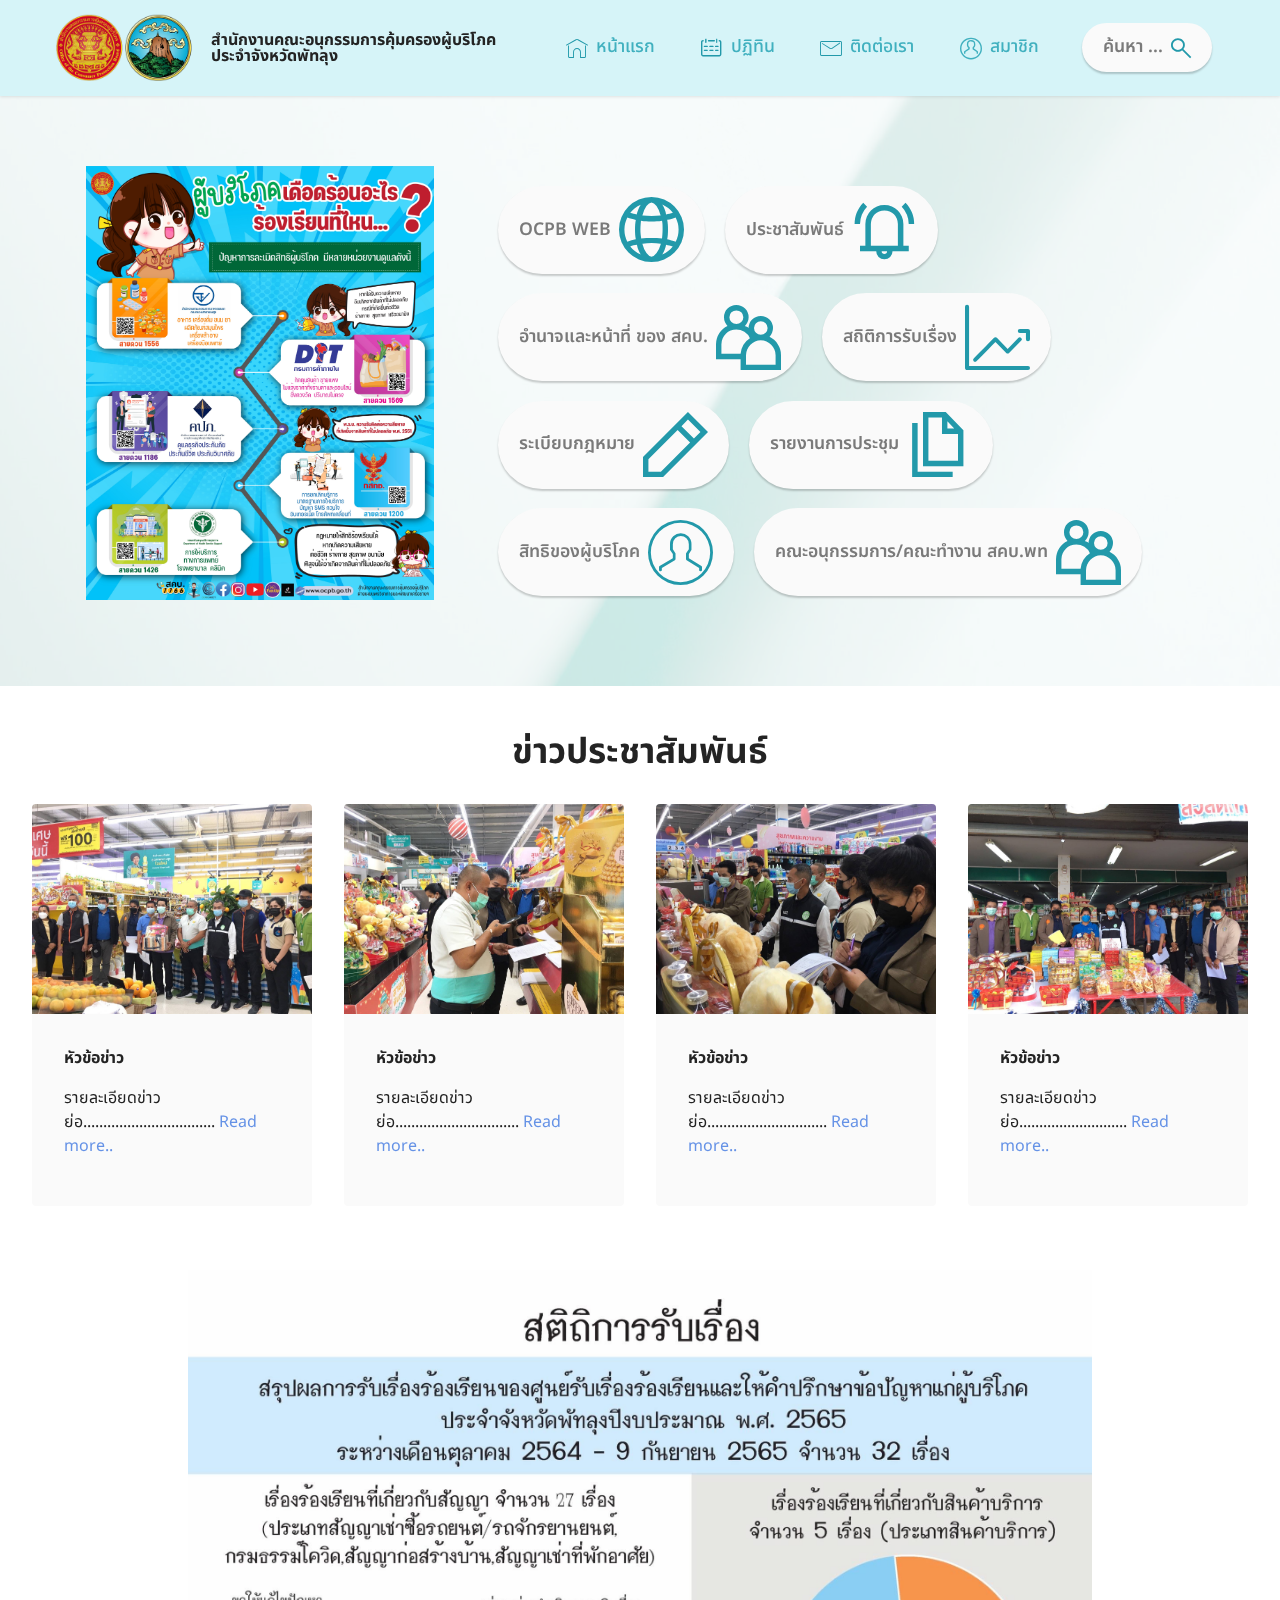
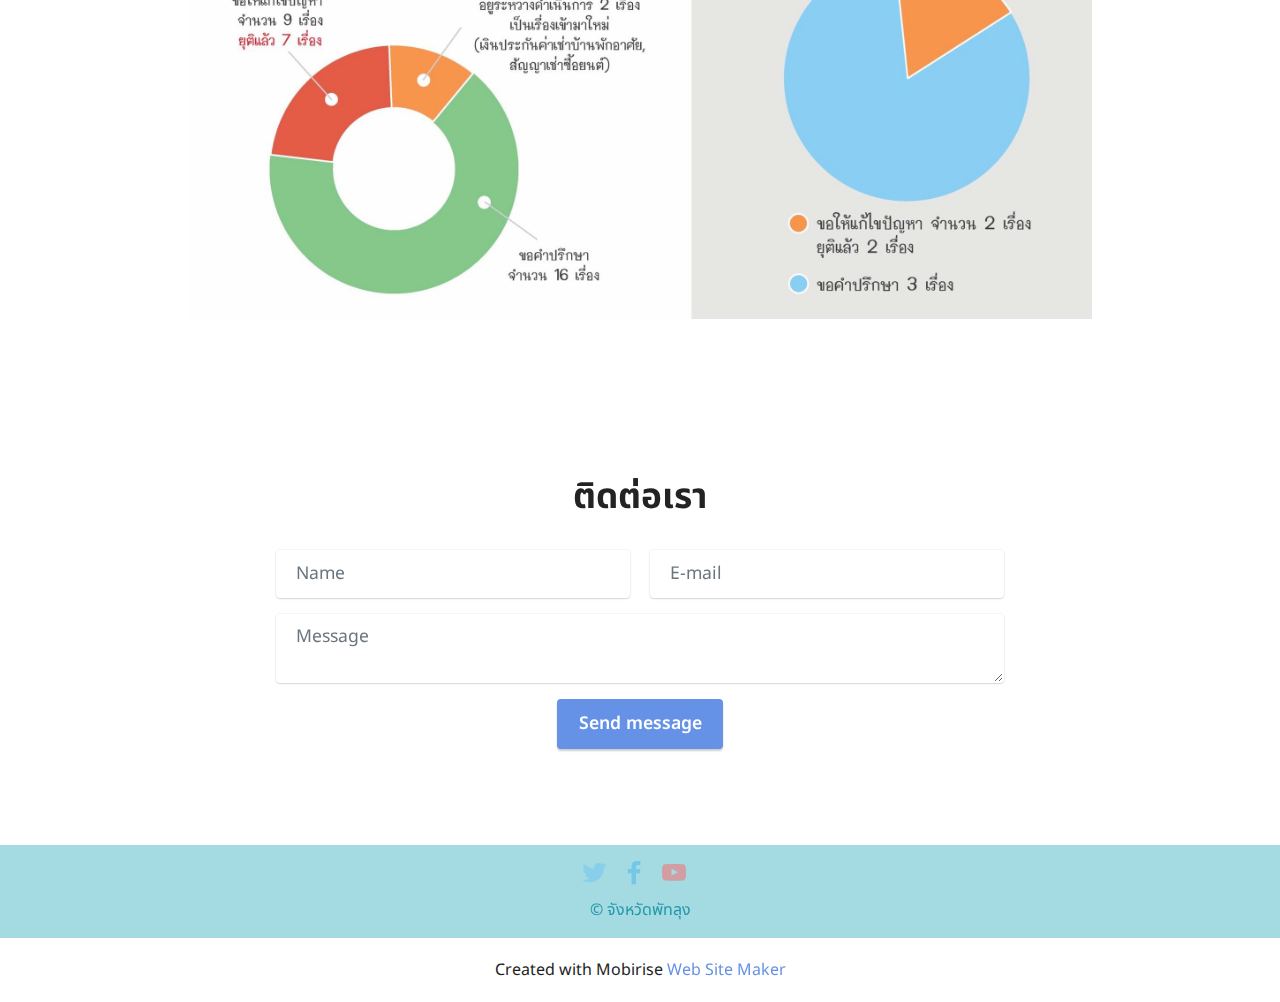
==== index.html @ c6c2a0d9 "start" ====
<!DOCTYPE html>
<html  >
<head>
  <!-- Site made with Mobirise Website Builder v5.6.11, https://mobirise.com -->
  <meta charset="UTF-8">
  <meta http-equiv="X-UA-Compatible" content="IE=edge">
  <meta name="generator" content="Mobirise v5.6.11, mobirise.com">
  <meta name="twitter:card" content="summary_large_image"/>
  <meta name="twitter:image:src" content="">
  <meta property="og:image" content="">
  <meta name="twitter:title" content="Home">
  <meta name="viewport" content="width=device-width, initial-scale=1, minimum-scale=1">
  <link rel="shortcut icon" href="assets/images/logoweb.png" type="image/x-icon">
  <meta name="description" content="">
  
  
  <title>Home</title>
  <link rel="stylesheet" href="assets/web/assets/mobirise-icons2/mobirise2.css">
  <link rel="stylesheet" href="assets/web/assets/mobirise-icons/mobirise-icons.css">
  <link rel="stylesheet" href="assets/web/assets/mobirise-icons-bold/mobirise-icons-bold.css">
  <link rel="stylesheet" href="assets/bootstrap/css/bootstrap.min.css">
  <link rel="stylesheet" href="assets/bootstrap/css/bootstrap-grid.min.css">
  <link rel="stylesheet" href="assets/bootstrap/css/bootstrap-reboot.min.css">
  <link rel="stylesheet" href="assets/parallax/jarallax.css">
  <link rel="stylesheet" href="assets/dropdown/css/style.css">
  <link rel="stylesheet" href="assets/socicon/css/styles.css">
  <link rel="stylesheet" href="assets/theme/css/style.css">
  <link rel="preload" href="https://fonts.googleapis.com/css?family=Jost:100,200,300,400,500,600,700,800,900,100i,200i,300i,400i,500i,600i,700i,800i,900i&display=swap" as="style" onload="this.onload=null;this.rel='stylesheet'">
  <noscript><link rel="stylesheet" href="https://fonts.googleapis.com/css?family=Jost:100,200,300,400,500,600,700,800,900,100i,200i,300i,400i,500i,600i,700i,800i,900i&display=swap"></noscript>
  <link rel="preload" href="https://fonts.googleapis.com/css?family=Noto+Sans+Thai:100,200,300,400,500,600,700,800,900&display=swap" as="style" onload="this.onload=null;this.rel='stylesheet'">
  <noscript><link rel="stylesheet" href="https://fonts.googleapis.com/css?family=Noto+Sans+Thai:100,200,300,400,500,600,700,800,900&display=swap"></noscript>
  <link rel="preload" as="style" href="assets/mobirise/css/mbr-additional.css"><link rel="stylesheet" href="assets/mobirise/css/mbr-additional.css" type="text/css">
  
  
  
  
</head>
<body>
  
  <section data-bs-version="5.1" class="menu menu2 cid-sFCw1qGFAI" once="menu" id="menu2-23">
    
    <nav class="navbar navbar-dropdown navbar-expand-lg">
        <div class="container-fluid">
            <div class="navbar-brand">
                <span class="navbar-logo">
                    <a href="https://mobiri.se">
                        <img src="assets/images/logoweb.png" alt="Mobirise Website Builder" style="height: 4.7rem;">
                    </a>
                </span>
                <span class="navbar-caption-wrap"><a class="navbar-caption text-black display-7" href="https://mobiri.se">สำนักงานคณะอนุกรรมการคุ้มครองผู้บริโภค<br>ประจำจังหวัดพัทลุง</a></span>
            </div>
            <button class="navbar-toggler" type="button" data-toggle="collapse" data-bs-toggle="collapse" data-target="#navbarSupportedContent" data-bs-target="#navbarSupportedContent" aria-controls="navbarNavAltMarkup" aria-expanded="false" aria-label="Toggle navigation">
                <div class="hamburger">
                    <span></span>
                    <span></span>
                    <span></span>
                    <span></span>
                </div>
            </button>
            <div class="collapse navbar-collapse" id="navbarSupportedContent">
                <ul class="navbar-nav nav-dropdown" data-app-modern-menu="true"><li class="nav-item"><a class="nav-link link text-success text-primary display-4" href="index.html"><span class="mbri-home mbr-iconfont mbr-iconfont-btn" style="color: rgb(34, 153, 170);"></span>หน้าแรก</a></li><li class="nav-item"><a class="nav-link link text-success display-4" href="#top"><span class="mbrib-calendar mbr-iconfont mbr-iconfont-btn" style="color: rgb(34, 153, 170);"></span>ปฏิทิน</a></li><li class="nav-item"><a class="nav-link link text-success text-primary display-4" href="page2.html"><span class="mbri-letter mbr-iconfont mbr-iconfont-btn" style="color: rgb(34, 153, 170);"></span>ติดต่อเรา</a></li><li class="nav-item"><a class="nav-link link text-success text-primary display-4" href="page1.html"><span class="mbrib-user mbr-iconfont mbr-iconfont-btn"></span>สมาชิก</a></li></ul>
                
                <div class="navbar-buttons mbr-section-btn"><a class="btn btn-white display-4" href="https://mobiri.se"><span class="mobi-mbri mobi-mbri-search mbr-iconfont mbr-iconfont-btn" style="font-size: 20px; color: rgb(34, 153, 170);"></span>ค้นหา ...</a></div>
            </div>
        </div>
    </nav>
</section>

<section data-bs-version="5.1" class="header14 cid-sFzxmVl7J6 mbr-parallax-background" id="header14-1f">

    

    <div class="mbr-overlay" style="opacity: 0.8; background-color: rgb(255, 255, 255);"></div>

    <div class="container">
        <div class="row justify-content-center align-items-center">
            <div class="col-12 col-md-4 image-wrapper">
                <img src="assets/images/article-20220824152956.jpeg" alt="Mobirise Website Builder">
            </div>
            <div class="col-12 col-md">
                <div class="text-wrapper">
                    
                    
                    <div class="mbr-section-btn mt-3"><a class="btn btn-white display-4" href="https://ocpb.go.th/"><span class="mobi-mbri mobi-mbri-globe-2 mbr-iconfont mbr-iconfont-btn" style="font-size: 65px; color: rgb(34, 153, 170);"></span>OCPB WEB</a> <a class="btn btn-white display-4" href="index.html#gallery3-19"><span class="mobi-mbri mobi-mbri-alert mbr-iconfont mbr-iconfont-btn" style="font-size: 65px; color: rgb(34, 153, 170);"></span>ประชาสัมพันธ์</a> <a class="btn btn-white display-4" href="page5.html"><span class="mobi-mbri mobi-mbri-users mbr-iconfont mbr-iconfont-btn" style="font-size: 65px; color: rgb(34, 153, 170);"></span>อำนาจและหน้าที่ ของ สคบ.</a> <a class="btn btn-white display-4" href="index.html#image3-1k"><span class="mbrib-growing-chart mbr-iconfont mbr-iconfont-btn" style="font-size: 65px; color: rgb(34, 153, 170);"></span>สถิติการรับเรื่อง</a> <a class="btn btn-white display-4" href="https://ocpb.go.th/news_view.php?nid=11970"><span class="mobi-mbri mobi-mbri-edit-2 mbr-iconfont mbr-iconfont-btn" style="font-size: 65px; color: rgb(34, 153, 170);"></span>ระเบียบกฎหมาย</a> <a class="btn btn-white display-4" href="page6.html"><span class="mobi-mbri mobi-mbri-pages mbr-iconfont mbr-iconfont-btn" style="font-size: 65px; color: rgb(34, 153, 170);"></span>รายงานการประชุม</a> <a class="btn btn-white display-4" href="page4.html" target="_blank"><span class="mbri-user mbr-iconfont mbr-iconfont-btn" style="font-size: 65px; color: rgb(34, 153, 170);"></span>สิทธิของผู้บริโภค</a> <a class="btn btn-white display-4" href="page5.html"><span class="mobi-mbri mobi-mbri-users mbr-iconfont mbr-iconfont-btn" style="font-size: 65px; color: rgb(34, 153, 170);"></span>คณะอนุกรรมการ/คณะทำงาน สคบ.พท</a></div>
                </div>
            </div>
        </div>
    </div>
</section>

<section data-bs-version="5.1" class="gallery3 cid-thoSKWvT44" id="gallery3-19">
    
    
    <div class="container-fluid">
        <div class="mbr-section-head">
            <h4 class="mbr-section-title mbr-fonts-style align-center mb-0 display-2">
                <strong>ข่าวประชาสัมพันธ์</strong></h4>
            
        </div>
        <div class="row mt-4">
            <div class="item features-image сol-12 col-md-6 col-lg-3">
                <div class="item-wrapper">
                    <div class="item-img">
                        <a href="page7.html"><img src="assets/images/2.jpg" alt="Mobirise Website Builder"></a>
                    </div>
                    <div class="item-content">
                        <h5 class="item-title mbr-fonts-style display-7">
                            <strong>หัวข้อข่าว</strong></h5>
                        
                        <p class="mbr-text mbr-fonts-style mt-3 display-7">
                            รายละเอียดข่าวย่อ................................. <a href="#" class="text-primary">Read more..</a></p>
                    </div>
                    
                </div>
            </div>
            <div class="item features-image сol-12 col-md-6 col-lg-3">
                <div class="item-wrapper">
                    <div class="item-img">
                        <img src="assets/images/s-27336711.jpg" alt="Mobirise Website Builder">
                    </div>
                    <div class="item-content">
                        <h5 class="item-title mbr-fonts-style display-7">
                            <strong>หัวข้อข่าว</strong></h5>
                        
                        <p class="mbr-text mbr-fonts-style mt-3 display-7">
                            รายละเอียดข่าวย่อ............................... <a href="#" class="text-primary">Read more..</a></p>
                    </div>
                    
                </div>
            </div>
            <div class="item features-image сol-12 col-md-6 col-lg-3">
                <div class="item-wrapper">
                    <div class="item-img">
                        <img src="assets/images/3.jpg" alt="Mobirise Website Builder">
                    </div>
                    <div class="item-content">
                        <h5 class="item-title mbr-fonts-style display-7">
                            <strong>หัวข้อข่าว</strong></h5>
                        
                        <p class="mbr-text mbr-fonts-style mt-3 display-7">
                            รายละเอียดข่าวย่อ.............................. <a href="#" class="text-primary">Read more..</a></p>
                    </div>
                    
                </div>
            </div>
            <div class="item features-image сol-12 col-md-6 col-lg-3">
                <div class="item-wrapper">
                    <div class="item-img">
                        <img src="assets/images/4.jpg" alt="Mobirise Website Builder" title="">
                    </div>
                    <div class="item-content">
                        <h5 class="item-title mbr-fonts-style display-7"><strong>หัวข้อข่าว</strong></h5>
                        
                        <p class="mbr-text mbr-fonts-style mt-3 display-7">
                            รายละเอียดข่าวย่อ........................... <a href="#" class="text-primary">Read more..</a></p>
                    </div>
                    
                </div>
            </div>
        </div>
    </div>
</section>

<section data-bs-version="5.1" class="image3 cid-thp0IeRJ7x" id="image3-1k">
    

    
    

    <div class="container-fluid">
        <div class="row justify-content-center">
            <div class="col-12 col-lg-9">
                <div class="image-wrapper">
                    <img src="assets/images/306226230-781722169701882-7023949310492988922-n.jpeg" alt="Mobirise Website Builder">
                    
                </div>
            </div>
        </div>
    </div>
</section>

<section data-bs-version="5.1" class="form5 cid-thsMAPz11W" id="form5-2i">
    
    
    <div class="container">
        <div class="mbr-section-head">
            <h3 class="mbr-section-title mbr-fonts-style align-center mb-0 display-2">
                <strong>ติดต่อเรา</strong></h3>
            
        </div>
        <div class="row justify-content-center mt-4">
            <div class="col-lg-8 mx-auto mbr-form" data-form-type="formoid">
                <form action="https://mobirise.eu/" method="POST" class="mbr-form form-with-styler" data-form-title="Form Name"><input type="hidden" name="email" data-form-email="true" value="OxjCyNvGlKekNXQHFXoka5ygK0tmQW2eqVzPcojejDo1dK9wXQ7KxX584yBM4kCywZRPSAP3oPkQN1E38IFLd4rIB/obJG22cLvqa5RJ4QuOdooUDHKFaxw8KyLP49cd">
                    <div class="row">
                        <div hidden="hidden" data-form-alert="" class="alert alert-success col-12">Thanks for filling out the form!</div>
                        <div hidden="hidden" data-form-alert-danger="" class="alert alert-danger col-12">
                            Oops...! some problem!
                        </div>
                    </div>
                    <div class="dragArea row">
                        <div class="col-md col-sm-12 form-group mb-3" data-for="name">
                            <input type="text" name="name" placeholder="Name" data-form-field="name" class="form-control" value="" id="name-form5-2i">
                        </div>
                        <div class="col-md col-sm-12 form-group mb-3" data-for="email">
                            <input type="email" name="email" placeholder="E-mail" data-form-field="email" class="form-control" value="" id="email-form5-2i">
                        </div>
                        
                        <div class="col-12 form-group mb-3" data-for="textarea">
                            <textarea name="textarea" placeholder="Message" data-form-field="textarea" class="form-control" id="textarea-form5-2i"></textarea>
                        </div>
                        <div class="col-lg-12 col-md-12 col-sm-12 align-center mbr-section-btn"><button type="submit" class="btn btn-primary display-4">Send message</button></div>
                    </div>
                </form>
            </div>
        </div>
    </div>
</section>

<section data-bs-version="5.1" class="footer3 cid-sFCygHrmNf" once="footers" id="footer3-24">

    

    

    <div class="container-fluid">
        <div class="row align-center mbr-white">
            
            <div class="row social-row">
                <div class="social-list align-right pb-2">
                    
                    
                    
                    
                    
                    
                <div class="soc-item">
                        <a href="https://twitter.com/mobirise" target="_blank">
                            <span class="mbr-iconfont mbr-iconfont-social socicon-twitter socicon" style="color: rgb(110, 199, 242); fill: rgb(110, 199, 242);"></span>
                        </a>
                    </div><div class="soc-item">
                        <a href="https://www.facebook.com/profile.php?id=100008637910555" target="_blank">
                            <span class="mbr-iconfont mbr-iconfont-social socicon-facebook socicon" style="color: rgb(71, 181, 237); fill: rgb(71, 181, 237);"></span>
                        </a>
                    </div><div class="soc-item">
                        <a href="https://www.youtube.com/c/mobirise" target="_blank">
                            <span class="mbr-iconfont mbr-iconfont-social socicon-youtube socicon" style="color: rgb(255, 102, 102); fill: rgb(255, 102, 102);"></span>
                        </a>
                    </div></div>
            </div>
            <div class="row row-copirayt">
                <p class="mbr-text mb-0 mbr-fonts-style mbr-white align-center display-7">
                    © จังหวัดพัทลุง</p>
            </div>
        </div>
    </div>
</section><section class="display-7" style="padding: 0;align-items: center;justify-content: center;flex-wrap: wrap;    align-content: center;display: flex;position: relative;height: 4rem;"><a href="https://mobiri.se/" style="flex: 1 1;height: 4rem;position: absolute;width: 100%;z-index: 1;"><img alt="" style="height: 4rem;" src="[data-uri]"></a><p style="margin: 0;text-align: center;" class="display-7">Created with Mobirise &#8204;</p><a style="z-index:1" href="https://mobirise.com/website-maker.html">Web Site Maker</a></section><script src="assets/bootstrap/js/bootstrap.bundle.min.js"></script>  <script src="assets/parallax/jarallax.js"></script>  <script src="assets/smoothscroll/smooth-scroll.js"></script>  <script src="assets/ytplayer/index.js"></script>  <script src="assets/dropdown/js/navbar-dropdown.js"></script>  <script src="assets/theme/js/script.js"></script>  <script src="assets/formoid/formoid.min.js"></script>  
  
  
 <div id="scrollToTop" class="scrollToTop mbr-arrow-up"><a style="text-align: center;"><i class="mbr-arrow-up-icon mbr-arrow-up-icon-cm cm-icon cm-icon-smallarrow-up"></i></a></div>
  </body>
</html>
---- assets/web/assets/mobirise-icons2/mobirise2.css ----
@font-face {
  font-family: 'Moririse2';
  font-display: swap;
  src:  url('mobirise2.eot?f2bix4');
  src:  url('mobirise2.eot?f2bix4#iefix') format('embedded-opentype'),
    url('mobirise2.ttf?f2bix4') format('truetype'),
    url('mobirise2.woff?f2bix4') format('woff'),
    url('mobirise2.svg?f2bix4#mobirise2') format('svg');
  font-weight: normal;
  font-style: normal;
}

[class^="mobi-"], [class*=" mobi-"] {
  /* use !important to prevent issues with browser extensions that change fonts */
  font-family: 'Moririse2' !important;
  speak: none;
  font-style: normal;
  font-weight: normal;
  font-variant: normal;
  text-transform: none;
  line-height: 1;

  /* Better Font Rendering =========== */
  -webkit-font-smoothing: antialiased;
  -moz-osx-font-smoothing: grayscale;
}

.mobi-mbri-add-submenu:before {
  content: "\e900";
}
.mobi-mbri-alert:before {
  content: "\e901";
}
.mobi-mbri-align-center:before {
  content: "\e902";
}
.mobi-mbri-align-justify:before {
  content: "\e903";
}
.mobi-mbri-align-left:before {
  content: "\e904";
}
.mobi-mbri-align-right:before {
  content: "\e905";
}
.mobi-mbri-android:before {
  content: "\e906";
}
.mobi-mbri-apple:before {
  content: "\e907";
}
.mobi-mbri-arrow-down:before {
  content: "\e908";
}
.mobi-mbri-arrow-next:before {
  content: "\e909";
}
.mobi-mbri-arrow-prev:before {
  content: "\e90a";
}
.mobi-mbri-arrow-up:before {
  content: "\e90b";
}
.mobi-mbri-bold:before {
  content: "\e90c";
}
.mobi-mbri-bookmark:before {
  content: "\e90d";
}
.mobi-mbri-bootstrap:before {
  content: "\e90e";
}
.mobi-mbri-briefcase:before {
  content: "\e90f";
}
.mobi-mbri-browse:before {
  content: "\e910";
}
.mobi-mbri-bulleted-list:before {
  content: "\e911";
}
.mobi-mbri-calendar:before {
  content: "\e912";
}
.mobi-mbri-camera:before {
  content: "\e913";
}
.mobi-mbri-cart-add:before {
  content: "\e914";
}
.mobi-mbri-cart-full:before {
  content: "\e915";
}
.mobi-mbri-cash:before {
  content: "\e916";
}
.mobi-mbri-change-style:before {
  content: "\e917";
}
.mobi-mbri-chat:before {
  content: "\e918";
}
.mobi-mbri-clock:before {
  content: "\e919";
}
.mobi-mbri-close:before {
  content: "\e91a";
}
.mobi-mbri-cloud:before {
  content: "\e91b";
}
.mobi-mbri-code:before {
  content: "\e91c";
}
.mobi-mbri-contact-form:before {
  content: "\e91d";
}
.mobi-mbri-credit-card:before {
  content: "\e91e";
}
.mobi-mbri-cursor-click:before {
  content: "\e91f";
}
.mobi-mbri-cust-feedback:before {
  content: "\e920";
}
.mobi-mbri-database:before {
  content: "\e921";
}
.mobi-mbri-delivery:before {
  content: "\e922";
}
.mobi-mbri-desktop:before {
  content: "\e923";
}
.mobi-mbri-devices:before {
  content: "\e924";
}
.mobi-mbri-down:before {
  content: "\e925";
}
.mobi-mbri-download-2:before {
  content: "\e926";
}
.mobi-mbri-download:before {
  content: "\e927";
}
.mobi-mbri-drag-n-drop-2:before {
  content: "\e928";
}
.mobi-mbri-drag-n-drop:before {
  content: "\e929";
}
.mobi-mbri-edit-2:before {
  content: "\e92a";
}
.mobi-mbri-edit:before {
  content: "\e92b";
}
.mobi-mbri-error:before {
  content: "\e92c";
}
.mobi-mbri-extension:before {
  content: "\e92d";
}
.mobi-mbri-features:before {
  content: "\e92e";
}
.mobi-mbri-file:before {
  content: "\e92f";
}
.mobi-mbri-flag:before {
  content: "\e930";
}
.mobi-mbri-folder:before {
  content: "\e931";
}
.mobi-mbri-gift:before {
  content: "\e932";
}
.mobi-mbri-github:before {
  content: "\e933";
}
.mobi-mbri-globe-2:before {
  content: "\e934";
}
.mobi-mbri-globe:before {
  content: "\e935";
}
.mobi-mbri-growing-chart:before {
  content: "\e936";
}
.mobi-mbri-hearth:before {
  content: "\e937";
}
.mobi-mbri-help:before {
  content: "\e938";
}
.mobi-mbri-home:before {
  content: "\e939";
}
.mobi-mbri-hot-cup:before {
  content: "\e93a";
}
.mobi-mbri-idea:before {
  content: "\e93b";
}
.mobi-mbri-image-gallery:before {
  content: "\e93c";
}
.mobi-mbri-image-slider:before {
  content: "\e93d";
}
.mobi-mbri-info:before {
  content: "\e93e";
}
.mobi-mbri-italic:before {
  content: "\e93f";
}
.mobi-mbri-key:before {
  content: "\e940";
}
.mobi-mbri-laptop:before {
  content: "\e941";
}
.mobi-mbri-layers:before {
  content: "\e942";
}
.mobi-mbri-left-right:before {
  content: "\e943";
}
.mobi-mbri-left:before {
  content: "\e944";
}
.mobi-mbri-letter:before {
  content: "\e945";
}
.mobi-mbri-like:before {
  content: "\e946";
}
.mobi-mbri-link:before {
  content: "\e947";
}
.mobi-mbri-lock:before {
  content: "\e948";
}
.mobi-mbri-login:before {
  content: "\e949";
}
.mobi-mbri-logout:before {
  content: "\e94a";
}
.mobi-mbri-magic-stick:before {
  content: "\e94b";
}
.mobi-mbri-map-pin:before {
  content: "\e94c";
}
.mobi-mbri-menu:before {
  content: "\e94d";
}
.mobi-mbri-mobile-2:before {
  content: "\e94e";
}
.mobi-mbri-mobile-horizontal:before {
  content: "\e94f";
}
.mobi-mbri-mobile:before {
  content: "\e950";
}
.mobi-mbri-mobirise:before {
  content: "\e951";
}
.mobi-mbri-more-horizontal:before {
  content: "\e952";
}
.mobi-mbri-more-vertical:before {
  content: "\e953";
}
.mobi-mbri-music:before {
  content: "\e954";
}
.mobi-mbri-new-file:before {
  content: "\e955";
}
.mobi-mbri-numbered-list:before {
  content: "\e956";
}
.mobi-mbri-opened-folder:before {
  content: "\e957";
}
.mobi-mbri-pages:before {
  content: "\e958";
}
.mobi-mbri-paper-plane:before {
  content: "\e959";
}
.mobi-mbri-paperclip:before {
  content: "\e95a";
}
.mobi-mbri-phone:before {
  content: "\e95b";
}
.mobi-mbri-photo:before {
  content: "\e95c";
}
.mobi-mbri-photos:before {
  content: "\e95d";
}
.mobi-mbri-pin:before {
  content: "\e95e";
}
.mobi-mbri-play:before {
  content: "\e95f";
}
.mobi-mbri-plus:before {
  content: "\e960";
}
.mobi-mbri-preview:before {
  content: "\e961";
}
.mobi-mbri-print:before {
  content: "\e962";
}
.mobi-mbri-protect:before {
  content: "\e963";
}
.mobi-mbri-question:before {
  content: "\e964";
}
.mobi-mbri-quote-left:before {
  content: "\e965";
}
.mobi-mbri-quote-right:before {
  content: "\e966";
}
.mobi-mbri-redo:before {
  content: "\e967";
}
.mobi-mbri-refresh:before {
  content: "\e968";
}
.mobi-mbri-responsive-2:before {
  content: "\e969";
}
.mobi-mbri-responsive:before {
  content: "\e96a";
}
.mobi-mbri-right:before {
  content: "\e96b";
}
.mobi-mbri-rocket:before {
  content: "\e96c";
}
.mobi-mbri-sad-face:before {
  content: "\e96d";
}
.mobi-mbri-sale:before {
  content: "\e96e";
}
.mobi-mbri-save:before {
  content: "\e96f";
}
.mobi-mbri-search:before {
  content: "\e970";
}
.mobi-mbri-setting-2:before {
  content: "\e971";
}
.mobi-mbri-setting-3:before {
  content: "\e972";
}
.mobi-mbri-setting:before {
  content: "\e973";
}
.mobi-mbri-share:before {
  content: "\e974";
}
.mobi-mbri-shopping-bag:before {
  content: "\e975";
}
.mobi-mbri-shopping-basket:before {
  content: "\e976";
}
.mobi-mbri-shopping-cart:before {
  content: "\e977";
}
.mobi-mbri-sites:before {
  content: "\e978";
}
.mobi-mbri-smile-face:before {
  content: "\e979";
}
.mobi-mbri-speed:before {
  content: "\e97a";
}
.mobi-mbri-star:before {
  content: "\e97b";
}
.mobi-mbri-success:before {
  content: "\e97c";
}
.mobi-mbri-sun:before {
  content: "\e97d";
}
.mobi-mbri-sun2:before {
  content: "\e97e";
}
.mobi-mbri-tablet-vertical:before {
  content: "\e97f";
}
.mobi-mbri-tablet:before {
  content: "\e980";
}
.mobi-mbri-target:before {
  content: "\e981";
}
.mobi-mbri-timer:before {
  content: "\e982";
}
.mobi-mbri-to-ftp:before {
  content: "\e983";
}
.mobi-mbri-to-local-drive:before {
  content: "\e984";
}
.mobi-mbri-touch-swipe:before {
  content: "\e985";
}
.mobi-mbri-touch:before {
  content: "\e986";
}
.mobi-mbri-trash:before {
  content: "\e987";
}
.mobi-mbri-underline:before {
  content: "\e988";
}
.mobi-mbri-undo:before {
  content: "\e989";
}
.mobi-mbri-unlink:before {
  content: "\e98a";
}
.mobi-mbri-unlock:before {
  content: "\e98b";
}
.mobi-mbri-up-down:before {
  content: "\e98c";
}
.mobi-mbri-up:before {
  content: "\e98d";
}
.mobi-mbri-update:before {
  content: "\e98e";
}
.mobi-mbri-upload-2:before {
  content: "\e98f";
}
.mobi-mbri-upload:before {
  content: "\e990";
}
.mobi-mbri-user-2:before {
  content: "\e991";
}
.mobi-mbri-user:before {
  content: "\e992";
}
.mobi-mbri-users:before {
  content: "\e993";
}
.mobi-mbri-video-play:before {
  content: "\e994";
}
.mobi-mbri-video:before {
  content: "\e995";
}
.mobi-mbri-watch:before {
  content: "\e996";
}
.mobi-mbri-website-theme-2:before {
  content: "\e997";
}
.mobi-mbri-website-theme:before {
  content: "\e998";
}
.mobi-mbri-wifi:before {
  content: "\e999";
}
.mobi-mbri-windows:before {
  content: "\e99a";
}
.mobi-mbri-zoom-in:before {
  content: "\e99b";
}
.mobi-mbri-zoom-out:before {
  content: "\e99c";
}
---- assets/web/assets/mobirise-icons/mobirise-icons.css ----
@font-face {
  font-family: 'MobiriseIcons';
  src:  url('mobirise-icons.eot?spat4u');
  src:  url('mobirise-icons.eot?spat4u#iefix') format('embedded-opentype'),
    url('mobirise-icons.ttf?spat4u') format('truetype'),
    url('mobirise-icons.woff?spat4u') format('woff'),
    url('mobirise-icons.svg?spat4u#MobiriseIcons') format('svg');
  font-weight: normal;
  font-style: normal;
  font-display: swap;
}

[class^="mbri-"], [class*=" mbri-"] {
  /* use !important to prevent issues with browser extensions that change fonts */
  font-family: MobiriseIcons !important;
  speak: none;
  font-style: normal;
  font-weight: normal;
  font-variant: normal;
  text-transform: none;
  line-height: 1;

  /* Better Font Rendering =========== */
  -webkit-font-smoothing: antialiased;
  -moz-osx-font-smoothing: grayscale;
}

.mbri-add-submenu:before {
  content: "\e900";
}
.mbri-alert:before {
  content: "\e901";
}
.mbri-align-center:before {
  content: "\e902";
}
.mbri-align-justify:before {
  content: "\e903";
}
.mbri-align-left:before {
  content: "\e904";
}
.mbri-align-right:before {
  content: "\e905";
}
.mbri-android:before {
  content: "\e906";
}
.mbri-apple:before {
  content: "\e907";
}
.mbri-arrow-down:before {
  content: "\e908";
}
.mbri-arrow-next:before {
  content: "\e909";
}
.mbri-arrow-prev:before {
  content: "\e90a";
}
.mbri-arrow-up:before {
  content: "\e90b";
}
.mbri-bold:before {
  content: "\e90c";
}
.mbri-bookmark:before {
  content: "\e90d";
}
.mbri-bootstrap:before {
  content: "\e90e";
}
.mbri-briefcase:before {
  content: "\e90f";
}
.mbri-browse:before {
  content: "\e910";
}
.mbri-bulleted-list:before {
  content: "\e911";
}
.mbri-calendar:before {
  content: "\e912";
}
.mbri-camera:before {
  content: "\e913";
}
.mbri-cart-add:before {
  content: "\e914";
}
.mbri-cart-full:before {
  content: "\e915";
}
.mbri-cash:before {
  content: "\e916";
}
.mbri-change-style:before {
  content: "\e917";
}
.mbri-chat:before {
  content: "\e918";
}
.mbri-clock:before {
  content: "\e919";
}
.mbri-close:before {
  content: "\e91a";
}
.mbri-cloud:before {
  content: "\e91b";
}
.mbri-code:before {
  content: "\e91c";
}
.mbri-contact-form:before {
  content: "\e91d";
}
.mbri-credit-card:before {
  content: "\e91e";
}
.mbri-cursor-click:before {
  content: "\e91f";
}
.mbri-cust-feedback:before {
  content: "\e920";
}
.mbri-database:before {
  content: "\e921";
}
.mbri-delivery:before {
  content: "\e922";
}
.mbri-desktop:before {
  content: "\e923";
}
.mbri-devices:before {
  content: "\e924";
}
.mbri-down:before {
  content: "\e925";
}
.mbri-download:before {
  content: "\e989";
}
.mbri-drag-n-drop:before {
  content: "\e927";
}
.mbri-drag-n-drop2:before {
  content: "\e928";
}
.mbri-edit:before {
  content: "\e929";
}
.mbri-edit2:before {
  content: "\e92a";
}
.mbri-error:before {
  content: "\e92b";
}
.mbri-extension:before {
  content: "\e92c";
}
.mbri-features:before {
  content: "\e92d";
}
.mbri-file:before {
  content: "\e92e";
}
.mbri-flag:before {
  content: "\e92f";
}
.mbri-folder:before {
  content: "\e930";
}
.mbri-gift:before {
  content: "\e931";
}
.mbri-github:before {
  content: "\e932";
}
.mbri-globe:before {
  content: "\e933";
}
.mbri-globe-2:before {
  content: "\e934";
}
.mbri-growing-chart:before {
  content: "\e935";
}
.mbri-hearth:before {
  content: "\e936";
}
.mbri-help:before {
  content: "\e937";
}
.mbri-home:before {
  content: "\e938";
}
.mbri-hot-cup:before {
  content: "\e939";
}
.mbri-idea:before {
  content: "\e93a";
}
.mbri-image-gallery:before {
  content: "\e93b";
}
.mbri-image-slider:before {
  content: "\e93c";
}
.mbri-info:before {
  content: "\e93d";
}
.mbri-italic:before {
  content: "\e93e";
}
.mbri-key:before {
  content: "\e93f";
}
.mbri-laptop:before {
  content: "\e940";
}
.mbri-layers:before {
  content: "\e941";
}
.mbri-left-right:before {
  content: "\e942";
}
.mbri-left:before {
  content: "\e943";
}
.mbri-letter:before {
  content: "\e944";
}
.mbri-like:before {
  content: "\e945";
}
.mbri-link:before {
  content: "\e946";
}
.mbri-lock:before {
  content: "\e947";
}
.mbri-login:before {
  content: "\e948";
}
.mbri-logout:before {
  content: "\e949";
}
.mbri-magic-stick:before {
  content: "\e94a";
}
.mbri-map-pin:before {
  content: "\e94b";
}
.mbri-menu:before {
  content: "\e94c";
}
.mbri-mobile:before {
  content: "\e94d";
}
.mbri-mobile2:before {
  content: "\e94e";
}
.mbri-mobirise:before {
  content: "\e94f";
}
.mbri-more-horizontal:before {
  content: "\e950";
}
.mbri-more-vertical:before {
  content: "\e951";
}
.mbri-music:before {
  content: "\e952";
}
.mbri-new-file:before {
  content: "\e953";
}
.mbri-numbered-list:before {
  content: "\e954";
}
.mbri-opened-folder:before {
  content: "\e955";
}
.mbri-pages:before {
  content: "\e956";
}
.mbri-paper-plane:before {
  content: "\e957";
}
.mbri-paperclip:before {
  content: "\e958";
}
.mbri-photo:before {
  content: "\e959";
}
.mbri-photos:before {
  content: "\e95a";
}
.mbri-pin:before {
  content: "\e95b";
}
.mbri-play:before {
  content: "\e95c";
}
.mbri-plus:before {
  content: "\e95d";
}
.mbri-preview:before {
  content: "\e95e";
}
.mbri-print:before {
  content: "\e95f";
}
.mbri-protect:before {
  content: "\e960";
}
.mbri-question:before {
  content: "\e961";
}
.mbri-quote-left:before {
  content: "\e962";
}
.mbri-quote-right:before {
  content: "\e963";
}
.mbri-refresh:before {
  content: "\e964";
}
.mbri-responsive:before {
  content: "\e965";
}
.mbri-right:before {
  content: "\e966";
}
.mbri-rocket:before {
  content: "\e967";
}
.mbri-sad-face:before {
  content: "\e968";
}
.mbri-sale:before {
  content: "\e969";
}
.mbri-save:before {
  content: "\e96a";
}
.mbri-search:before {
  content: "\e96b";
}
.mbri-setting:before {
  content: "\e96c";
}
.mbri-setting2:before {
  content: "\e96d";
}
.mbri-setting3:before {
  content: "\e96e";
}
.mbri-share:before {
  content: "\e96f";
}
.mbri-shopping-bag:before {
  content: "\e970";
}
.mbri-shopping-basket:before {
  content: "\e971";
}
.mbri-shopping-cart:before {
  content: "\e972";
}
.mbri-sites:before {
  content: "\e973";
}
.mbri-smile-face:before {
  content: "\e974";
}
.mbri-speed:before {
  content: "\e975";
}
.mbri-star:before {
  content: "\e976";
}
.mbri-success:before {
  content: "\e977";
}
.mbri-sun:before {
  content: "\e978";
}
.mbri-sun2:before {
  content: "\e979";
}
.mbri-tablet:before {
  content: "\e97a";
}
.mbri-tablet-vertical:before {
  content: "\e97b";
}
.mbri-target:before {
  content: "\e97c";
}
.mbri-timer:before {
  content: "\e97d";
}
.mbri-to-ftp:before {
  content: "\e97e";
}
.mbri-to-local-drive:before {
  content: "\e97f";
}
.mbri-touch-swipe:before {
  content: "\e980";
}
.mbri-touch:before {
  content: "\e981";
}
.mbri-trash:before {
  content: "\e982";
}
.mbri-underline:before {
  content: "\e983";
}
.mbri-unlink:before {
  content: "\e984";
}
.mbri-unlock:before {
  content: "\e985";
}
.mbri-up-down:before {
  content: "\e986";
}
.mbri-up:before {
  content: "\e987";
}
.mbri-update:before {
  content: "\e988";
}
.mbri-upload:before {
 content: "\e926"; 
}
.mbri-user:before {
  content: "\e98a";
}
.mbri-user2:before {
  content: "\e98b";
}
.mbri-users:before {
  content: "\e98c";
}
.mbri-video:before {
  content: "\e98d";
}
.mbri-video-play:before {
  content: "\e98e";
}
.mbri-watch:before {
  content: "\e98f";
}
.mbri-website-theme:before {
  content: "\e990";
}
.mbri-wifi:before {
  content: "\e991";
}
.mbri-windows:before {
  content: "\e992";
}
.mbri-zoom-out:before {
  content: "\e993";
}
.mbri-redo:before {
  content: "\e994";
}
.mbri-undo:before {
  content: "\e995";
}
---- assets/web/assets/mobirise-icons-bold/mobirise-icons-bold.css ----
@font-face {
  font-family: 'mobirise-icons-bold';
  font-display: swap;
  src:  url('mobirise-icons-bold.eot?m1l4yr');
  src:  url('mobirise-icons-bold.eot?m1l4yr#iefix') format('embedded-opentype'),
    url('mobirise-icons-bold.ttf?m1l4yr') format('truetype'),
    url('mobirise-icons-bold.woff?m1l4yr') format('woff'),
    url('mobirise-icons-bold.svg?m1l4yr#mobirise-icons-bold') format('svg');
  font-weight: normal;
  font-style: normal;
}

[class^="mbrib-"], [class*="mbrib-"] {
  /* use !important to prevent issues with browser extensions that change fonts */
  font-family: 'mobirise-icons-bold' !important;
  speak: none;
  font-style: normal;
  font-weight: normal;
  font-variant: normal;
  text-transform: none;
  line-height: 1;

  /* Better Font Rendering =========== */
  -webkit-font-smoothing: antialiased;
  -moz-osx-font-smoothing: grayscale;
}

.mbrib-add-submenu:before {
  content: "\e900";
}
.mbrib-alert:before {
  content: "\e901";
}
.mbrib-align-center:before {
  content: "\e902";
}
.mbrib-align-justify:before {
  content: "\e903";
}
.mbrib-align-left:before {
  content: "\e904";
}
.mbrib-align-right:before {
  content: "\e905";
}
.mbrib-android:before {
  content: "\e906";
}
.mbrib-apple:before {
  content: "\e907";
}
.mbrib-arrow-down:before {
  content: "\e908";
}
.mbrib-arrow-next:before {
  content: "\e909";
}
.mbrib-arrow-prev:before {
  content: "\e90a";
}
.mbrib-arrow-up:before {
  content: "\e90b";
}
.mbrib-bold:before {
  content: "\e90c";
}
.mbrib-bookmark:before {
  content: "\e90d";
}
.mbrib-bootstrap:before {
  content: "\e90e";
}
.mbrib-briefcase:before {
  content: "\e90f";
}
.mbrib-browse:before {
  content: "\e910";
}
.mbrib-bulleted-list:before {
  content: "\e911";
}
.mbrib-calendar:before {
  content: "\e912";
}
.mbrib-camera:before {
  content: "\e913";
}
.mbrib-cart-add:before {
  content: "\e914";
}
.mbrib-cart-full:before {
  content: "\e915";
}
.mbrib-cash:before {
  content: "\e916";
}
.mbrib-change-style:before {
  content: "\e917";
}
.mbrib-chat:before {
  content: "\e918";
}
.mbrib-clock:before {
  content: "\e919";
}
.mbrib-close:before {
  content: "\e91a";
}
.mbrib-cloud:before {
  content: "\e91b";
}
.mbrib-code:before {
  content: "\e91c";
}
.mbrib-contact-form:before {
  content: "\e91d";
}
.mbrib-credit-card:before {
  content: "\e91e";
}
.mbrib-cursor-click:before {
  content: "\e91f";
}
.mbrib-cust-feedback:before {
  content: "\e920";
}
.mbrib-database:before {
  content: "\e921";
}
.mbrib-delivery:before {
  content: "\e922";
}
.mbrib-desktop:before {
  content: "\e923";
}
.mbrib-devices:before {
  content: "\e924";
}
.mbrib-down:before {
  content: "\e925";
}
.mbrib-download:before {
  content: "\e926";
}
.mbrib-drag-n-drop:before {
  content: "\e927";
}
.mbrib-drag-n-drop2:before {
  content: "\e928";
}
.mbrib-edit:before {
  content: "\e929";
}
.mbrib-edit2:before {
  content: "\e92a";
}
.mbrib-error:before {
  content: "\e92b";
}
.mbrib-extension:before {
  content: "\e92c";
}
.mbrib-features:before {
  content: "\e92d";
}
.mbrib-file:before {
  content: "\e92e";
}
.mbrib-flag:before {
  content: "\e92f";
}
.mbrib-folder:before {
  content: "\e930";
}
.mbrib-gift:before {
  content: "\e931";
}
.mbrib-github:before {
  content: "\e932";
}
.mbrib-globe-2:before {
  content: "\e933";
}
.mbrib-globe:before {
  content: "\e934";
}
.mbrib-growing-chart:before {
  content: "\e935";
}
.mbrib-hearth:before {
  content: "\e936";
}
.mbrib-help:before {
  content: "\e937";
}
.mbrib-home:before {
  content: "\e938";
}
.mbrib-hot-cup:before {
  content: "\e939";
}
.mbrib-idea:before {
  content: "\e93a";
}
.mbrib-image-gallery:before {
  content: "\e93b";
}
.mbrib-image-slider:before {
  content: "\e93c";
}
.mbrib-info:before {
  content: "\e93d";
}
.mbrib-italic:before {
  content: "\e93e";
}
.mbrib-key:before {
  content: "\e93f";
}
.mbrib-laptop:before {
  content: "\e940";
}
.mbrib-layers:before {
  content: "\e941";
}
.mbrib-left-right:before {
  content: "\e942";
}
.mbrib-left:before {
  content: "\e943";
}
.mbrib-letter:before {
  content: "\e944";
}
.mbrib-like:before {
  content: "\e945";
}
.mbrib-link:before {
  content: "\e946";
}
.mbrib-lock:before {
  content: "\e947";
}
.mbrib-login:before {
  content: "\e948";
}
.mbrib-logout:before {
  content: "\e949";
}
.mbrib-magic-stick:before {
  content: "\e94a";
}
.mbrib-map-pin:before {
  content: "\e94b";
}
.mbrib-menu:before {
  content: "\e94c";
}
.mbrib-mobile:before {
  content: "\e94d";
}
.mbrib-mobile2:before {
  content: "\e94e";
}
.mbrib-mobirise:before {
  content: "\e94f";
}
.mbrib-more-horizontal:before {
  content: "\e950";
}
.mbrib-more-vertical:before {
  content: "\e951";
}
.mbrib-music:before {
  content: "\e952";
}
.mbrib-new-file:before {
  content: "\e953";
}
.mbrib-numbered-list:before {
  content: "\e954";
}
.mbrib-opened-folder:before {
  content: "\e955";
}
.mbrib-pages:before {
  content: "\e956";
}
.mbrib-paper-plane:before {
  content: "\e957";
}
.mbrib-paperclip:before {
  content: "\e958";
}
.mbrib-photo:before {
  content: "\e959";
}
.mbrib-photos:before {
  content: "\e95a";
}
.mbrib-pin:before {
  content: "\e95b";
}
.mbrib-play:before {
  content: "\e95c";
}
.mbrib-plus:before {
  content: "\e95d";
}
.mbrib-preview:before {
  content: "\e95e";
}
.mbrib-print:before {
  content: "\e95f";
}
.mbrib-protect:before {
  content: "\e960";
}
.mbrib-question:before {
  content: "\e961";
}
.mbrib-quote-left:before {
  content: "\e962";
}
.mbrib-quote-right:before {
  content: "\e963";
}
.mbrib-redo:before {
  content: "\e964";
}
.mbrib-refresh:before {
  content: "\e965";
}
.mbrib-responsive:before {
  content: "\e966";
}
.mbrib-right:before {
  content: "\e967";
}
.mbrib-rocket:before {
  content: "\e968";
}
.mbrib-sad-face:before {
  content: "\e969";
}
.mbrib-sale:before {
  content: "\e96a";
}
.mbrib-save:before {
  content: "\e96b";
}
.mbrib-search:before {
  content: "\e96c";
}
.mbrib-setting:before {
  content: "\e96d";
}
.mbrib-setting2:before {
  content: "\e96e";
}
.mbrib-setting3:before {
  content: "\e96f";
}
.mbrib-share:before {
  content: "\e970";
}
.mbrib-shopping-bag:before {
  content: "\e971";
}
.mbrib-shopping-basket:before {
  content: "\e972";
}
.mbrib-shopping-cart:before {
  content: "\e973";
}
.mbrib-sites:before {
  content: "\e974";
}
.mbrib-smile-face:before {
  content: "\e975";
}
.mbrib-speed:before {
  content: "\e976";
}
.mbrib-star:before {
  content: "\e977";
}
.mbrib-success:before {
  content: "\e978";
}
.mbrib-sun:before {
  content: "\e979";
}
.mbrib-sun2:before {
  content: "\e97a";
}
.mbrib-tablet-vertical:before {
  content: "\e97b";
}
.mbrib-tablet:before {
  content: "\e97c";
}
.mbrib-target:before {
  content: "\e97d";
}
.mbrib-timer:before {
  content: "\e97e";
}
.mbrib-to-ftp:before {
  content: "\e97f";
}
.mbrib-to-local-drive:before {
  content: "\e980";
}
.mbrib-touch-swipe:before {
  content: "\e981";
}
.mbrib-touch:before {
  content: "\e982";
}
.mbrib-trash:before {
  content: "\e983";
}
.mbrib-underline:before {
  content: "\e984";
}
.mbrib-undo:before {
  content: "\e985";
}
.mbrib-unlink:before {
  content: "\e986";
}
.mbrib-unlock:before {
  content: "\e987";
}
.mbrib-up-down:before {
  content: "\e988";
}
.mbrib-up:before {
  content: "\e989";
}
.mbrib-update:before {
  content: "\e98a";
}
.mbrib-upload:before {
  content: "\e98b";
}
.mbrib-user:before {
  content: "\e98c";
}
.mbrib-user2:before {
  content: "\e98d";
}
.mbrib-users:before {
  content: "\e98e";
}
.mbrib-video-play:before {
  content: "\e98f";
}
.mbrib-video:before {
  content: "\e990";
}
.mbrib-watch:before {
  content: "\e991";
}
.mbrib-website-theme:before {
  content: "\e992";
}
.mbrib-wifi:before {
  content: "\e993";
}
.mbrib-windows:before {
  content: "\e994";
}
.mbrib-zoom-out:before {
  content: "\e995";
}
---- assets/parallax/jarallax.css ----
.jarallax {
    position: relative;
    z-index: 0;
}
.jarallax > .jarallax-img {
    position: absolute;
    object-fit: cover;
    /* support for plugin https://github.com/bfred-it/object-fit-images */
    font-family: 'object-fit: cover;';
    top: 0;
    left: 0;
    width: 100%;
    height: 100%;
    z-index: -1;
}
---- assets/dropdown/css/style.css ----
.navbar-dropdown {
  left: 0;
  padding: 0;
  position: absolute;
  right: 0;
  top: 0;
  transition: all 0.45s ease;
  z-index: 1030;
  background: #282828; }
  .navbar-dropdown .navbar-logo {
    margin-right: 0.8rem;
    transition: margin 0.3s ease-in-out;
    vertical-align: middle; }
    .navbar-dropdown .navbar-logo img {
      height: 3.125rem;
      transition: all 0.3s ease-in-out; }
    .navbar-dropdown .navbar-logo.mbr-iconfont {
      font-size: 3.125rem;
      line-height: 3.125rem; }
  .navbar-dropdown .navbar-caption {
    font-weight: 700;
    white-space: normal;
    vertical-align: -4px;
    line-height: 3.125rem !important; }
    .navbar-dropdown .navbar-caption, .navbar-dropdown .navbar-caption:hover {
      color: inherit;
      text-decoration: none; }
  .navbar-dropdown .mbr-iconfont + .navbar-caption {
    vertical-align: -1px; }
  .navbar-dropdown.navbar-fixed-top {
    position: fixed; }
  .navbar-dropdown .navbar-brand span {
    vertical-align: -4px; }
  .navbar-dropdown.bg-color.transparent {
    background: none; }
  .navbar-dropdown.navbar-short .navbar-brand {
    padding: 0.625rem 0; }
    .navbar-dropdown.navbar-short .navbar-brand span {
      vertical-align: -1px; }
  .navbar-dropdown.navbar-short .navbar-caption {
    line-height: 2.375rem !important;
    vertical-align: -2px; }
  .navbar-dropdown.navbar-short .navbar-logo {
    margin-right: 0.5rem; }
    .navbar-dropdown.navbar-short .navbar-logo img {
      height: 2.375rem; }
    .navbar-dropdown.navbar-short .navbar-logo.mbr-iconfont {
      font-size: 2.375rem;
      line-height: 2.375rem; }
  .navbar-dropdown.navbar-short .mbr-table-cell {
    height: 3.625rem; }
  .navbar-dropdown .navbar-close {
    left: 0.6875rem;
    position: fixed;
    top: 0.75rem;
    z-index: 1000; }
  .navbar-dropdown .hamburger-icon {
    content: "";
    display: inline-block;
    vertical-align: middle;
    width: 16px;
    -webkit-box-shadow: 0 -6px 0 1px #282828,0 0 0 1px #282828,0 6px 0 1px #282828;
    -moz-box-shadow: 0 -6px 0 1px #282828,0 0 0 1px #282828,0 6px 0 1px #282828;
    box-shadow: 0 -6px 0 1px #282828,0 0 0 1px #282828,0 6px 0 1px #282828; }

.dropdown-menu .dropdown-toggle[data-toggle="dropdown-submenu"]::after {
  border-bottom: 0.35em solid transparent;
  border-left: 0.35em solid;
  border-right: 0;
  border-top: 0.35em solid transparent;
  margin-left: 0.3rem; }

.dropdown-menu .dropdown-item:focus {
  outline: 0; }

.nav-dropdown {
  font-size: 0.75rem;
  font-weight: 500;
  height: auto !important; }
  .nav-dropdown .nav-btn {
    padding-left: 1rem; }
  .nav-dropdown .link {
    margin: .667em 1.667em;
    font-weight: 500;
    padding: 0;
    transition: color .2s ease-in-out; }
    .nav-dropdown .link.dropdown-toggle {
      margin-right: 2.583em; }
      .nav-dropdown .link.dropdown-toggle::after {
        margin-left: .25rem;
        border-top: 0.35em solid;
        border-right: 0.35em solid transparent;
        border-left: 0.35em solid transparent;
        border-bottom: 0; }
      .nav-dropdown .link.dropdown-toggle[aria-expanded="true"] {
        margin: 0;
        padding: 0.667em 3.263em  0.667em 1.667em; }
  .nav-dropdown .link::after,
  .nav-dropdown .dropdown-item::after {
    color: inherit; }
  .nav-dropdown .btn {
    font-size: 0.75rem;
    font-weight: 700;
    letter-spacing: 0;
    margin-bottom: 0;
    padding-left: 1.25rem;
    padding-right: 1.25rem; }
  .nav-dropdown .dropdown-menu {
    border-radius: 0;
    border: 0;
    left: 0;
    margin: 0;
    padding-bottom: 1.25rem;
    padding-top: 1.25rem;
    position: relative; }
  .nav-dropdown .dropdown-submenu {
    margin-left: 0.125rem;
    top: 0; }
  .nav-dropdown .dropdown-item {
    font-weight: 500;
    line-height: 2;
    padding: 0.3846em 4.615em 0.3846em 1.5385em;
    position: relative;
    transition: color .2s ease-in-out, background-color .2s ease-in-out; }
    .nav-dropdown .dropdown-item::after {
      margin-top: -0.3077em;
      position: absolute;
      right: 1.1538em;
      top: 50%; }
    .nav-dropdown .dropdown-item:focus, .nav-dropdown .dropdown-item:hover {
      background: none; }

@media (max-width: 767px) {
  .nav-dropdown.navbar-toggleable-sm {
    bottom: 0;
    display: none;
    left: 0;
    overflow-x: hidden;
    position: fixed;
    top: 0;
    transform: translateX(-100%);
    -ms-transform: translateX(-100%);
    -webkit-transform: translateX(-100%);
    width: 18.75rem;
    z-index: 999; } }
.nav-dropdown.navbar-toggleable-xl {
  bottom: 0;
  display: none;
  left: 0;
  overflow-x: hidden;
  position: fixed;
  top: 0;
  transform: translateX(-100%);
  -ms-transform: translateX(-100%);
  -webkit-transform: translateX(-100%);
  width: 18.75rem;
  z-index: 999; }

.nav-dropdown-sm {
  display: block !important;
  overflow-x: hidden;
  overflow: auto;
  padding-top: 3.875rem; }
  .nav-dropdown-sm::after {
    content: "";
    display: block;
    height: 3rem;
    width: 100%; }
  .nav-dropdown-sm.collapse.in ~ .navbar-close {
    display: block !important; }
  .nav-dropdown-sm.collapsing, .nav-dropdown-sm.collapse.in {
    transform: translateX(0);
    -ms-transform: translateX(0);
    -webkit-transform: translateX(0);
    transition: all 0.25s ease-out;
    -webkit-transition: all 0.25s ease-out;
    background: #282828; }
  .nav-dropdown-sm.collapsing[aria-expanded="false"] {
    transform: translateX(-100%);
    -ms-transform: translateX(-100%);
    -webkit-transform: translateX(-100%); }
  .nav-dropdown-sm .nav-item {
    display: block;
    margin-left: 0 !important;
    padding-left: 0; }
  .nav-dropdown-sm .link,
  .nav-dropdown-sm .dropdown-item {
    border-top: 1px dotted rgba(255, 255, 255, 0.1);
    font-size: 0.8125rem;
    line-height: 1.6;
    margin: 0 !important;
    padding: 0.875rem 2.4rem 0.875rem 1.5625rem !important;
    position: relative;
    white-space: normal; }
    .nav-dropdown-sm .link:focus, .nav-dropdown-sm .link:hover,
    .nav-dropdown-sm .dropdown-item:focus,
    .nav-dropdown-sm .dropdown-item:hover {
      background: rgba(0, 0, 0, 0.2) !important;
      color: #c0a375; }
  .nav-dropdown-sm .nav-btn {
    position: relative;
    padding: 1.5625rem 1.5625rem 0 1.5625rem; }
    .nav-dropdown-sm .nav-btn::before {
      border-top: 1px dotted rgba(255, 255, 255, 0.1);
      content: "";
      left: 0;
      position: absolute;
      top: 0;
      width: 100%; }
    .nav-dropdown-sm .nav-btn + .nav-btn {
      padding-top: 0.625rem; }
      .nav-dropdown-sm .nav-btn + .nav-btn::before {
        display: none; }
  .nav-dropdown-sm .btn {
    padding: 0.625rem 0; }
  .nav-dropdown-sm .dropdown-toggle[data-toggle="dropdown-submenu"]::after {
    margin-left: .25rem;
    border-top: 0.35em solid;
    border-right: 0.35em solid transparent;
    border-left: 0.35em solid transparent;
    border-bottom: 0; }
  .nav-dropdown-sm .dropdown-toggle[data-toggle="dropdown-submenu"][aria-expanded="true"]::after {
    border-top: 0;
    border-right: 0.35em solid transparent;
    border-left: 0.35em solid transparent;
    border-bottom: 0.35em solid; }
  .nav-dropdown-sm .dropdown-menu {
    margin: 0;
    padding: 0;
    position: relative;
    top: 0;
    left: 0;
    width: 100%;
    border: 0;
    float: none;
    border-radius: 0;
    background: none; }
  .nav-dropdown-sm .dropdown-submenu {
    left: 100%;
    margin-left: 0.125rem;
    margin-top: -1.25rem;
    top: 0; }

.navbar-toggleable-sm .nav-dropdown .dropdown-menu {
  position: absolute; }

.navbar-toggleable-sm .nav-dropdown .dropdown-submenu {
  left: 100%;
  margin-left: 0.125rem;
  margin-top: -1.25rem;
  top: 0; }

.navbar-toggleable-sm.opened .nav-dropdown .dropdown-menu {
  position: relative; }

.navbar-toggleable-sm.opened .nav-dropdown .dropdown-submenu {
  left: 0;
  margin-left: 00rem;
  margin-top: 0rem;
  top: 0; }

.is-builder .nav-dropdown.collapsing {
  transition: none !important; }
---- assets/socicon/css/styles.css ----
@charset "UTF-8";

@font-face {
  font-family: 'Socicon';
  src:  url('../fonts/socicon.eot');
  src:  url('../fonts/socicon.eot?#iefix') format('embedded-opentype'),
    url('../fonts/socicon.woff2') format('woff2'),
    url('../fonts/socicon.ttf') format('truetype'),
    url('../fonts/socicon.woff') format('woff'),
    url('../fonts/socicon.svg#socicon') format('svg');
  font-weight: normal;
  font-style: normal;
  font-display: swap;
}

[data-icon]:before {
  font-family: "socicon" !important;
  content: attr(data-icon);
  font-style: normal !important;
  font-weight: normal !important;
  font-variant: normal !important;
  text-transform: none !important;
  speak: none;
  line-height: 1;
  -webkit-font-smoothing: antialiased;
  -moz-osx-font-smoothing: grayscale;
}

[class^="socicon-"], [class*=" socicon-"] {
  /* use !important to prevent issues with browser extensions that change fonts */
  font-family: 'Socicon' !important;
  speak: none;
  font-style: normal;
  font-weight: normal;
  font-variant: normal;
  text-transform: none;
  line-height: 1;

  /* Better Font Rendering =========== */
  -webkit-font-smoothing: antialiased;
  -moz-osx-font-smoothing: grayscale;
}

.socicon-eitaa:before {
  content: "\e97c";
}
.socicon-soroush:before {
  content: "\e97d";
}
.socicon-bale:before {
  content: "\e97e";
}
.socicon-zazzle:before {
  content: "\e97b";
}
.socicon-society6:before {
  content: "\e97a";
}
.socicon-redbubble:before {
  content: "\e979";
}
.socicon-avvo:before {
  content: "\e978";
}
.socicon-stitcher:before {
  content: "\e977";
}
.socicon-googlehangouts:before {
  content: "\e974";
}
.socicon-dlive:before {
  content: "\e975";
}
.socicon-vsco:before {
  content: "\e976";
}
.socicon-flipboard:before {
  content: "\e973";
}
.socicon-ubuntu:before {
  content: "\e958";
}
.socicon-artstation:before {
  content: "\e959";
}
.socicon-invision:before {
  content: "\e95a";
}
.socicon-torial:before {
  content: "\e95b";
}
.socicon-collectorz:before {
  content: "\e95c";
}
.socicon-seenthis:before {
  content: "\e95d";
}
.socicon-googleplaymusic:before {
  content: "\e95e";
}
.socicon-debian:before {
  content: "\e95f";
}
.socicon-filmfreeway:before {
  content: "\e960";
}
.socicon-gnome:before {
  content: "\e961";
}
.socicon-itchio:before {
  content: "\e962";
}
.socicon-jamendo:before {
  content: "\e963";
}
.socicon-mix:before {
  content: "\e964";
}
.socicon-sharepoint:before {
  content: "\e965";
}
.socicon-tinder:before {
  content: "\e966";
}
.socicon-windguru:before {
  content: "\e967";
}
.socicon-cdbaby:before {
  content: "\e968";
}
.socicon-elementaryos:before {
  content: "\e969";
}
.socicon-stage32:before {
  content: "\e96a";
}
.socicon-tiktok:before {
  content: "\e96b";
}
.socicon-gitter:before {
  content: "\e96c";
}
.socicon-letterboxd:before {
  content: "\e96d";
}
.socicon-threema:before {
  content: "\e96e";
}
.socicon-splice:before {
  content: "\e96f";
}
.socicon-metapop:before {
  content: "\e970";
}
.socicon-naver:before {
  content: "\e971";
}
.socicon-remote:before {
  content: "\e972";
}
.socicon-internet:before {
  content: "\e957";
}
.socicon-moddb:before {
  content: "\e94b";
}
.socicon-indiedb:before {
  content: "\e94c";
}
.socicon-traxsource:before {
  content: "\e94d";
}
.socicon-gamefor:before {
  content: "\e94e";
}
.socicon-pixiv:before {
  content: "\e94f";
}
.socicon-myanimelist:before {
  content: "\e950";
}
.socicon-blackberry:before {
  content: "\e951";
}
.socicon-wickr:before {
  content: "\e952";
}
.socicon-spip:before {
  content: "\e953";
}
.socicon-napster:before {
  content: "\e954";
}
.socicon-beatport:before {
  content: "\e955";
}
.socicon-hackerone:before {
  content: "\e956";
}
.socicon-hackernews:before {
  content: "\e946";
}
.socicon-smashwords:before {
  content: "\e947";
}
.socicon-kobo:before {
  content: "\e948";
}
.socicon-bookbub:before {
  content: "\e949";
}
.socicon-mailru:before {
  content: "\e94a";
}
.socicon-gitlab:before {
  content: "\e945";
}
.socicon-instructables:before {
  content: "\e944";
}
.socicon-portfolio:before {
  content: "\e943";
}
.socicon-codered:before {
  content: "\e940";
}
.socicon-origin:before {
  content: "\e941";
}
.socicon-nextdoor:before {
  content: "\e942";
}
.socicon-udemy:before {
  content: "\e93f";
}
.socicon-livemaster:before {
  content: "\e93e";
}
.socicon-crunchbase:before {
  content: "\e93b";
}
.socicon-homefy:before {
  content: "\e93c";
}
.socicon-calendly:before {
  content: "\e93d";
}
.socicon-realtor:before {
  content: "\e90f";
}
.socicon-tidal:before {
  content: "\e910";
}
.socicon-qobuz:before {
  content: "\e911";
}
.socicon-natgeo:before {
  content: "\e912";
}
.socicon-mastodon:before {
  content: "\e913";
}
.socicon-unsplash:before {
  content: "\e914";
}
.socicon-homeadvisor:before {
  content: "\e915";
}
.socicon-angieslist:before {
  content: "\e916";
}
.socicon-codepen:before {
  content: "\e917";
}
.socicon-slack:before {
  content: "\e918";
}
.socicon-openaigym:before {
  content: "\e919";
}
.socicon-logmein:before {
  content: "\e91a";
}
.socicon-fiverr:before {
  content: "\e91b";
}
.socicon-gotomeeting:before {
  content: "\e91c";
}
.socicon-aliexpress:before {
  content: "\e91d";
}
.socicon-guru:before {
  content: "\e91e";
}
.socicon-appstore:before {
  content: "\e91f";
}
.socicon-homes:before {
  content: "\e920";
}
.socicon-zoom:before {
  content: "\e921";
}
.socicon-alibaba:before {
  content: "\e922";
}
.socicon-craigslist:before {
  content: "\e923";
}
.socicon-wix:before {
  content: "\e924";
}
.socicon-redfin:before {
  content: "\e925";
}
.socicon-googlecalendar:before {
  content: "\e926";
}
.socicon-shopify:before {
  content: "\e927";
}
.socicon-freelancer:before {
  content: "\e928";
}
.socicon-seedrs:before {
  content: "\e929";
}
.socicon-bing:before {
  content: "\e92a";
}
.socicon-doodle:before {
  content: "\e92b";
}
.socicon-bonanza:before {
  content: "\e92c";
}
.socicon-squarespace:before {
  content: "\e92d";
}
.socicon-toptal:before {
  content: "\e92e";
}
.socicon-gust:before {
  content: "\e92f";
}
.socicon-ask:before {
  content: "\e930";
}
.socicon-trulia:before {
  content: "\e931";
}
.socicon-loomly:before {
  content: "\e932";
}
.socicon-ghost:before {
  content: "\e933";
}
.socicon-upwork:before {
  content: "\e934";
}
.socicon-fundable:before {
  content: "\e935";
}
.socicon-booking:before {
  content: "\e936";
}
.socicon-googlemaps:before {
  content: "\e937";
}
.socicon-zillow:before {
  content: "\e938";
}
.socicon-niconico:before {
  content: "\e939";
}
.socicon-toneden:before {
  content: "\e93a";
}
.socicon-augment:before {
  content: "\e908";
}
.socicon-bitbucket:before {
  content: "\e909";
}
.socicon-fyuse:before {
  content: "\e90a";
}
.socicon-yt-gaming:before {
  content: "\e90b";
}
.socicon-sketchfab:before {
  content: "\e90c";
}
.socicon-mobcrush:before {
  content: "\e90d";
}
.socicon-microsoft:before {
  content: "\e90e";
}
.socicon-pandora:before {
  content: "\e907";
}
.socicon-messenger:before {
  content: "\e906";
}
.socicon-gamewisp:before {
  content: "\e905";
}
.socicon-bloglovin:before {
  content: "\e904";
}
.socicon-tunein:before {
  content: "\e903";
}
.socicon-gamejolt:before {
  content: "\e901";
}
.socicon-trello:before {
  content: "\e902";
}
.socicon-spreadshirt:before {
  content: "\e900";
}
.socicon-500px:before {
  content: "\e000";
}
.socicon-8tracks:before {
  content: "\e001";
}
.socicon-airbnb:before {
  content: "\e002";
}
.socicon-alliance:before {
  content: "\e003";
}
.socicon-amazon:before {
  content: "\e004";
}
.socicon-amplement:before {
  content: "\e005";
}
.socicon-android:before {
  content: "\e006";
}
.socicon-angellist:before {
  content: "\e007";
}
.socicon-apple:before {
  content: "\e008";
}
.socicon-appnet:before {
  content: "\e009";
}
.socicon-baidu:before {
  content: "\e00a";
}
.socicon-bandcamp:before {
  content: "\e00b";
}
.socicon-battlenet:before {
  content: "\e00c";
}
.socicon-mixer:before {
  content: "\e00d";
}
.socicon-bebee:before {
  content: "\e00e";
}
.socicon-bebo:before {
  content: "\e00f";
}
.socicon-behance:before {
  content: "\e010";
}
.socicon-blizzard:before {
  content: "\e011";
}
.socicon-blogger:before {
  content: "\e012";
}
.socicon-buffer:before {
  content: "\e013";
}
.socicon-chrome:before {
  content: "\e014";
}
.socicon-coderwall:before {
  content: "\e015";
}
.socicon-curse:before {
  content: "\e016";
}
.socicon-dailymotion:before {
  content: "\e017";
}
.socicon-deezer:before {
  content: "\e018";
}
.socicon-delicious:before {
  content: "\e019";
}
.socicon-deviantart:before {
  content: "\e01a";
}
.socicon-diablo:before {
  content: "\e01b";
}
.socicon-digg:before {
  content: "\e01c";
}
.socicon-discord:before {
  content: "\e01d";
}
.socicon-disqus:before {
  content: "\e01e";
}
.socicon-douban:before {
  content: "\e01f";
}
.socicon-draugiem:before {
  content: "\e020";
}
.socicon-dribbble:before {
  content: "\e021";
}
.socicon-drupal:before {
  content: "\e022";
}
.socicon-ebay:before {
  content: "\e023";
}
.socicon-ello:before {
  content: "\e024";
}
.socicon-endomodo:before {
  content: "\e025";
}
.socicon-envato:before {
  content: "\e026";
}
.socicon-etsy:before {
  content: "\e027";
}
.socicon-facebook:before {
  content: "\e028";
}
.socicon-feedburner:before {
  content: "\e029";
}
.socicon-filmweb:before {
  content: "\e02a";
}
.socicon-firefox:before {
  content: "\e02b";
}
.socicon-flattr:before {
  content: "\e02c";
}
.socicon-flickr:before {
  content: "\e02d";
}
.socicon-formulr:before {
  content: "\e02e";
}
.socicon-forrst:before {
  content: "\e02f";
}
.socicon-foursquare:before {
  content: "\e030";
}
.socicon-friendfeed:before {
  content: "\e031";
}
.socicon-github:before {
  content: "\e032";
}
.socicon-goodreads:before {
  content: "\e033";
}
.socicon-google:before {
  content: "\e034";
}
.socicon-googlescholar:before {
  content: "\e035";
}
.socicon-googlegroups:before {
  content: "\e036";
}
.socicon-googlephotos:before {
  content: "\e037";
}
.socicon-googleplus:before {
  content: "\e038";
}
.socicon-grooveshark:before {
  content: "\e039";
}
.socicon-hackerrank:before {
  content: "\e03a";
}
.socicon-hearthstone:before {
  content: "\e03b";
}
.socicon-hellocoton:before {
  content: "\e03c";
}
.socicon-heroes:before {
  content: "\e03d";
}
.socicon-smashcast:before {
  content: "\e03e";
}
.socicon-horde:before {
  content: "\e03f";
}
.socicon-houzz:before {
  content: "\e040";
}
.socicon-icq:before {
  content: "\e041";
}
.socicon-identica:before {
  content: "\e042";
}
.socicon-imdb:before {
  content: "\e043";
}
.socicon-instagram:before {
  content: "\e044";
}
.socicon-issuu:before {
  content: "\e045";
}
.socicon-istock:before {
  content: "\e046";
}
.socicon-itunes:before {
  content: "\e047";
}
.socicon-keybase:before {
  content: "\e048";
}
.socicon-lanyrd:before {
  content: "\e049";
}
.socicon-lastfm:before {
  content: "\e04a";
}
.socicon-line:before {
  content: "\e04b";
}
.socicon-linkedin:before {
  content: "\e04c";
}
.socicon-livejournal:before {
  content: "\e04d";
}
.socicon-lyft:before {
  content: "\e04e";
}
.socicon-macos:before {
  content: "\e04f";
}
.socicon-mail:before {
  content: "\e050";
}
.socicon-medium:before {
  content: "\e051";
}
.socicon-meetup:before {
  content: "\e052";
}
.socicon-mixcloud:before {
  content: "\e053";
}
.socicon-modelmayhem:before {
  content: "\e054";
}
.socicon-mumble:before {
  content: "\e055";
}
.socicon-myspace:before {
  content: "\e056";
}
.socicon-newsvine:before {
  content: "\e057";
}
.socicon-nintendo:before {
  content: "\e058";
}
.socicon-npm:before {
  content: "\e059";
}
.socicon-odnoklassniki:before {
  content: "\e05a";
}
.socicon-openid:before {
  content: "\e05b";
}
.socicon-opera:before {
  content: "\e05c";
}
.socicon-outlook:before {
  content: "\e05d";
}
.socicon-overwatch:before {
  content: "\e05e";
}
.socicon-patreon:before {
  content: "\e05f";
}
.socicon-paypal:before {
  content: "\e060";
}
.socicon-periscope:before {
  content: "\e061";
}
.socicon-persona:before {
  content: "\e062";
}
.socicon-pinterest:before {
  content: "\e063";
}
.socicon-play:before {
  content: "\e064";
}
.socicon-player:before {
  content: "\e065";
}
.socicon-playstation:before {
  content: "\e066";
}
.socicon-pocket:before {
  content: "\e067";
}
.socicon-qq:before {
  content: "\e068";
}
.socicon-quora:before {
  content: "\e069";
}
.socicon-raidcall:before {
  content: "\e06a";
}
.socicon-ravelry:before {
  content: "\e06b";
}
.socicon-reddit:before {
  content: "\e06c";
}
.socicon-renren:before {
  content: "\e06d";
}
.socicon-researchgate:before {
  content: "\e06e";
}
.socicon-residentadvisor:before {
  content: "\e06f";
}
.socicon-reverbnation:before {
  content: "\e070";
}
.socicon-rss:before {
  content: "\e071";
}
.socicon-sharethis:before {
  content: "\e072";
}
.socicon-skype:before {
  content: "\e073";
}
.socicon-slideshare:before {
  content: "\e074";
}
.socicon-smugmug:before {
  content: "\e075";
}
.socicon-snapchat:before {
  content: "\e076";
}
.socicon-songkick:before {
  content: "\e077";
}
.socicon-soundcloud:before {
  content: "\e078";
}
.socicon-spotify:before {
  content: "\e079";
}
.socicon-stackexchange:before {
  content: "\e07a";
}
.socicon-stackoverflow:before {
  content: "\e07b";
}
.socicon-starcraft:before {
  content: "\e07c";
}
.socicon-stayfriends:before {
  content: "\e07d";
}
.socicon-steam:before {
  content: "\e07e";
}
.socicon-storehouse:before {
  content: "\e07f";
}
.socicon-strava:before {
  content: "\e080";
}
.socicon-streamjar:before {
  content: "\e081";
}
.socicon-stumbleupon:before {
  content: "\e082";
}
.socicon-swarm:before {
  content: "\e083";
}
.socicon-teamspeak:before {
  content: "\e084";
}
.socicon-teamviewer:before {
  content: "\e085";
}
.socicon-technorati:before {
  content: "\e086";
}
.socicon-telegram:before {
  content: "\e087";
}
.socicon-tripadvisor:before {
  content: "\e088";
}
.socicon-tripit:before {
  content: "\e089";
}
.socicon-triplej:before {
  content: "\e08a";
}
.socicon-tumblr:before {
  content: "\e08b";
}
.socicon-twitch:before {
  content: "\e08c";
}
.socicon-twitter:before {
  content: "\e08d";
}
.socicon-uber:before {
  content: "\e08e";
}
.socicon-ventrilo:before {
  content: "\e08f";
}
.socicon-viadeo:before {
  content: "\e090";
}
.socicon-viber:before {
  content: "\e091";
}
.socicon-viewbug:before {
  content: "\e092";
}
.socicon-vimeo:before {
  content: "\e093";
}
.socicon-vine:before {
  content: "\e094";
}
.socicon-vkontakte:before {
  content: "\e095";
}
.socicon-warcraft:before {
  content: "\e096";
}
.socicon-wechat:before {
  content: "\e097";
}
.socicon-weibo:before {
  content: "\e098";
}
.socicon-whatsapp:before {
  content: "\e099";
}
.socicon-wikipedia:before {
  content: "\e09a";
}
.socicon-windows:before {
  content: "\e09b";
}
.socicon-wordpress:before {
  content: "\e09c";
}
.socicon-wykop:before {
  content: "\e09d";
}
.socicon-xbox:before {
  content: "\e09e";
}
.socicon-xing:before {
  content: "\e09f";
}
.socicon-yahoo:before {
  content: "\e0a0";
}
.socicon-yammer:before {
  content: "\e0a1";
}
.socicon-yandex:before {
  content: "\e0a2";
}
.socicon-yelp:before {
  content: "\e0a3";
}
.socicon-younow:before {
  content: "\e0a4";
}
.socicon-youtube:before {
  content: "\e0a5";
}
.socicon-zapier:before {
  content: "\e0a6";
}
.socicon-zerply:before {
  content: "\e0a7";
}
.socicon-zomato:before {
  content: "\e0a8";
}
.socicon-zynga:before {
  content: "\e0a9";
}
---- assets/theme/css/style.css ----
@charset "UTF-8";
section {
  background-color: #ffffff;
}

body {
  font-style: normal;
  line-height: 1.5;
  font-weight: 400;
  color: #232323;
  position: relative;
}

button {
  background-color: transparent;
  border-color: transparent;
}

section,
.container,
.container-fluid {
  position: relative;
  word-wrap: break-word;
}

a.mbr-iconfont:hover {
  text-decoration: none;
}

.article .lead p,
.article .lead ul,
.article .lead ol,
.article .lead pre,
.article .lead blockquote {
  margin-bottom: 0;
}

a {
  font-style: normal;
  font-weight: 400;
  cursor: pointer;
}
a, a:hover {
  text-decoration: none;
}

.mbr-section-title {
  font-style: normal;
  line-height: 1.3;
}

.mbr-section-subtitle {
  line-height: 1.3;
}

.mbr-text {
  font-style: normal;
  line-height: 1.7;
}

h1,
h2,
h3,
h4,
h5,
h6,
.display-1,
.display-2,
.display-4,
.display-5,
.display-7,
span,
p,
a {
  line-height: 1;
  word-break: break-word;
  word-wrap: break-word;
  font-weight: 400;
}

b,
strong {
  font-weight: bold;
}

input:-webkit-autofill, input:-webkit-autofill:hover, input:-webkit-autofill:focus, input:-webkit-autofill:active {
  transition-delay: 9999s;
  -webkit-transition-property: background-color, color;
  transition-property: background-color, color;
}

textarea[type=hidden] {
  display: none;
}

section {
  background-position: 50% 50%;
  background-repeat: no-repeat;
  background-size: cover;
}
section .mbr-background-video,
section .mbr-background-video-preview {
  position: absolute;
  bottom: 0;
  left: 0;
  right: 0;
  top: 0;
}

.hidden {
  visibility: hidden;
}

.mbr-z-index20 {
  z-index: 20;
}

/*! Base colors */
.mbr-white {
  color: #ffffff;
}

.mbr-black {
  color: #111111;
}

.mbr-bg-white {
  background-color: #ffffff;
}

.mbr-bg-black {
  background-color: #000000;
}

/*! Text-aligns */
.align-left {
  text-align: left;
}

.align-center {
  text-align: center;
}

.align-right {
  text-align: right;
}

/*! Font-weight  */
.mbr-light {
  font-weight: 300;
}

.mbr-regular {
  font-weight: 400;
}

.mbr-semibold {
  font-weight: 500;
}

.mbr-bold {
  font-weight: 700;
}

/*! Media  */
.media-content {
  flex-basis: 100%;
}

.media-container-row {
  display: flex;
  flex-direction: row;
  flex-wrap: wrap;
  justify-content: center;
  align-content: center;
  align-items: start;
}
.media-container-row .media-size-item {
  width: 400px;
}

.media-container-column {
  display: flex;
  flex-direction: column;
  flex-wrap: wrap;
  justify-content: center;
  align-content: center;
  align-items: stretch;
}
.media-container-column > * {
  width: 100%;
}

@media (min-width: 992px) {
  .media-container-row {
    flex-wrap: nowrap;
  }
}
figure {
  margin-bottom: 0;
  overflow: hidden;
}

figure[mbr-media-size] {
  transition: width 0.1s;
}

img,
iframe {
  display: block;
  width: 100%;
}

.card {
  background-color: transparent;
  border: none;
}

.card-box {
  width: 100%;
}

.card-img {
  text-align: center;
  flex-shrink: 0;
  -webkit-flex-shrink: 0;
}

.media {
  max-width: 100%;
  margin: 0 auto;
}

.mbr-figure {
  align-self: center;
}

.media-container > div {
  max-width: 100%;
}

.mbr-figure img,
.card-img img {
  width: 100%;
}

@media (max-width: 991px) {
  .media-size-item {
    width: auto !important;
  }

  .media {
    width: auto;
  }

  .mbr-figure {
    width: 100% !important;
  }
}
/*! Buttons */
.mbr-section-btn {
  margin-left: -0.6rem;
  margin-right: -0.6rem;
  font-size: 0;
}

.btn {
  font-weight: 600;
  border-width: 1px;
  font-style: normal;
  margin: 0.6rem 0.6rem;
  white-space: normal;
  transition: all 0.2s ease-in-out;
  display: inline-flex;
  align-items: center;
  justify-content: center;
  word-break: break-word;
}

.btn-sm {
  font-weight: 600;
  letter-spacing: 0px;
  transition: all 0.3s ease-in-out;
}

.btn-md {
  font-weight: 600;
  letter-spacing: 0px;
  transition: all 0.3s ease-in-out;
}

.btn-lg {
  font-weight: 600;
  letter-spacing: 0px;
  transition: all 0.3s ease-in-out;
}

.btn-form {
  margin: 0;
}
.btn-form:hover {
  cursor: pointer;
}

nav .mbr-section-btn {
  margin-left: 0rem;
  margin-right: 0rem;
}

/*! Btn icon margin */
.btn .mbr-iconfont,
.btn.btn-sm .mbr-iconfont {
  order: 1;
  cursor: pointer;
  margin-left: 0.5rem;
  vertical-align: sub;
}

.btn.btn-md .mbr-iconfont,
.btn.btn-md .mbr-iconfont {
  margin-left: 0.8rem;
}

.mbr-regular {
  font-weight: 400;
}

.mbr-semibold {
  font-weight: 500;
}

.mbr-bold {
  font-weight: 700;
}

[type=submit] {
  -webkit-appearance: none;
}

/*! Full-screen */
.mbr-fullscreen .mbr-overlay {
  min-height: 100vh;
}

.mbr-fullscreen {
  display: flex;
  display: -moz-flex;
  display: -ms-flex;
  display: -o-flex;
  align-items: center;
  min-height: 100vh;
  padding-top: 3rem;
  padding-bottom: 3rem;
}

/*! Map */
.map {
  height: 25rem;
  position: relative;
}
.map iframe {
  width: 100%;
  height: 100%;
}

/*! Scroll to top arrow */
.mbr-arrow-up {
  bottom: 25px;
  right: 90px;
  position: fixed;
  text-align: right;
  z-index: 5000;
  color: #ffffff;
  font-size: 22px;
}

.mbr-arrow-up a {
  background: rgba(0, 0, 0, 0.2);
  border-radius: 50%;
  color: #fff;
  display: inline-block;
  height: 60px;
  width: 60px;
  border: 2px solid #fff;
  outline-style: none !important;
  position: relative;
  text-decoration: none;
  transition: all 0.3s ease-in-out;
  cursor: pointer;
  text-align: center;
}
.mbr-arrow-up a:hover {
  background-color: rgba(0, 0, 0, 0.4);
}
.mbr-arrow-up a i {
  line-height: 60px;
}

.mbr-arrow-up-icon {
  display: block;
  color: #fff;
}

.mbr-arrow-up-icon::before {
  content: "›";
  display: inline-block;
  font-family: serif;
  font-size: 22px;
  line-height: 1;
  font-style: normal;
  position: relative;
  top: 6px;
  left: -4px;
  transform: rotate(-90deg);
}

/*! Arrow Down */
.mbr-arrow {
  position: absolute;
  bottom: 45px;
  left: 50%;
  width: 60px;
  height: 60px;
  cursor: pointer;
  background-color: rgba(80, 80, 80, 0.5);
  border-radius: 50%;
  transform: translateX(-50%);
}
@media (max-width: 767px) {
  .mbr-arrow {
    display: none;
  }
}
.mbr-arrow > a {
  display: inline-block;
  text-decoration: none;
  outline-style: none;
  -webkit-animation: arrowdown 1.7s ease-in-out infinite;
          animation: arrowdown 1.7s ease-in-out infinite;
  color: #ffffff;
}
.mbr-arrow > a > i {
  position: absolute;
  top: -2px;
  left: 15px;
  font-size: 2rem;
}

#scrollToTop a i::before {
  content: "";
  position: absolute;
  display: block;
  border-bottom: 2.5px solid #fff;
  border-left: 2.5px solid #fff;
  width: 27.8%;
  height: 27.8%;
  left: 50%;
  top: 51%;
  transform: translateY(-30%) translateX(-50%) rotate(135deg);
}

@keyframes arrowdown {
  0% {
    transform: translateY(0px);
  }
  50% {
    transform: translateY(-5px);
  }
  100% {
    transform: translateY(0px);
  }
}
@-webkit-keyframes arrowdown {
  0% {
    transform: translateY(0px);
  }
  50% {
    transform: translateY(-5px);
  }
  100% {
    transform: translateY(0px);
  }
}
@media (max-width: 500px) {
  .mbr-arrow-up {
    left: 0;
    right: 0;
    text-align: center;
  }
}
/*Gradients animation*/
@keyframes gradient-animation {
  from {
    background-position: 0% 100%;
    -webkit-animation-timing-function: ease-in-out;
            animation-timing-function: ease-in-out;
  }
  to {
    background-position: 100% 0%;
    -webkit-animation-timing-function: ease-in-out;
            animation-timing-function: ease-in-out;
  }
}
@-webkit-keyframes gradient-animation {
  from {
    background-position: 0% 100%;
    -webkit-animation-timing-function: ease-in-out;
            animation-timing-function: ease-in-out;
  }
  to {
    background-position: 100% 0%;
    -webkit-animation-timing-function: ease-in-out;
            animation-timing-function: ease-in-out;
  }
}
.bg-gradient {
  background-size: 200% 200%;
  animation: gradient-animation 5s infinite alternate;
  -webkit-animation: gradient-animation 5s infinite alternate;
}

.menu .navbar-brand {
  display: -webkit-flex;
}
.menu .navbar-brand span {
  display: flex;
  display: -webkit-flex;
}
.menu .navbar-brand .navbar-caption-wrap {
  display: -webkit-flex;
}
.menu .navbar-brand .navbar-logo img {
  display: -webkit-flex;
  width: auto;
}
@media (min-width: 768px) and (max-width: 991px) {
  .menu .navbar-toggleable-sm .navbar-nav {
    display: -ms-flexbox;
  }
}
@media (max-width: 991px) {
  .menu .navbar-collapse {
    max-height: 93.5vh;
  }
  .menu .navbar-collapse.show {
    overflow: auto;
  }
}
@media (min-width: 992px) {
  .menu .navbar-nav.nav-dropdown {
    display: -webkit-flex;
  }
  .menu .navbar-toggleable-sm .navbar-collapse {
    display: -webkit-flex !important;
  }
  .menu .collapsed .navbar-collapse {
    max-height: 93.5vh;
  }
  .menu .collapsed .navbar-collapse.show {
    overflow: auto;
  }
}
@media (max-width: 767px) {
  .menu .navbar-collapse {
    max-height: 80vh;
  }
}

.nav-link .mbr-iconfont {
  margin-right: 0.5rem;
}

.navbar {
  display: -webkit-flex;
  -webkit-flex-wrap: wrap;
  -webkit-align-items: center;
  -webkit-justify-content: space-between;
}

.navbar-collapse {
  -webkit-flex-basis: 100%;
  -webkit-flex-grow: 1;
  -webkit-align-items: center;
}

.nav-dropdown .link {
  padding: 0.667em 1.667em !important;
  margin: 0 !important;
}

.nav {
  display: -webkit-flex;
  -webkit-flex-wrap: wrap;
}

.row {
  display: -webkit-flex;
  -webkit-flex-wrap: wrap;
}

.justify-content-center {
  -webkit-justify-content: center;
}

.form-inline {
  display: -webkit-flex;
}

.card-wrapper {
  -webkit-flex: 1;
}

.carousel-control {
  z-index: 10;
  display: -webkit-flex;
}

.carousel-controls {
  display: -webkit-flex;
}

.media {
  display: -webkit-flex;
}

.form-group:focus {
  outline: none;
}

.jq-selectbox__select {
  padding: 7px 0;
  position: relative;
}

.jq-selectbox__dropdown {
  overflow: hidden;
  border-radius: 10px;
  position: absolute;
  top: 100%;
  left: 0 !important;
  width: 100% !important;
}

.jq-selectbox__trigger-arrow {
  right: 0;
  transform: translateY(-50%);
}

.jq-selectbox li {
  padding: 1.07em 0.5em;
}

input[type=range] {
  padding-left: 0 !important;
  padding-right: 0 !important;
}

.modal-dialog,
.modal-content {
  height: 100%;
}

.modal-dialog .carousel-inner {
  height: calc(100vh - 1.75rem);
}
@media (max-width: 575px) {
  .modal-dialog .carousel-inner {
    height: calc(100vh - 1rem);
  }
}

.carousel-item {
  text-align: center;
}

.carousel-item img {
  margin: auto;
}

.navbar-toggler {
  align-self: flex-start;
  padding: 0.25rem 0.75rem;
  font-size: 1.25rem;
  line-height: 1;
  background: transparent;
  border: 1px solid transparent;
  border-radius: 0.25rem;
}

.navbar-toggler:focus,
.navbar-toggler:hover {
  text-decoration: none;
  box-shadow: none;
}

.navbar-toggler-icon {
  display: inline-block;
  width: 1.5em;
  height: 1.5em;
  vertical-align: middle;
  content: "";
  background: no-repeat center center;
  background-size: 100% 100%;
}

.navbar-toggler-left {
  position: absolute;
  left: 1rem;
}

.navbar-toggler-right {
  position: absolute;
  right: 1rem;
}

.card-img {
  width: auto;
}

.menu .navbar.collapsed:not(.beta-menu) {
  flex-direction: column;
}

.carousel-item.active,
.carousel-item-next,
.carousel-item-prev {
  display: flex;
}

.note-air-layout .dropup .dropdown-menu,
.note-air-layout .navbar-fixed-bottom .dropdown .dropdown-menu {
  bottom: initial !important;
}

html,
body {
  height: auto;
  min-height: 100vh;
}

.dropup .dropdown-toggle::after {
  display: none;
}

.form-asterisk {
  font-family: initial;
  position: absolute;
  top: -2px;
  font-weight: normal;
}

.form-control-label {
  position: relative;
  cursor: pointer;
  margin-bottom: 0.357em;
  padding: 0;
}

.alert {
  color: #ffffff;
  border-radius: 0;
  border: 0;
  font-size: 1.1rem;
  line-height: 1.5;
  margin-bottom: 1.875rem;
  padding: 1.25rem;
  position: relative;
  text-align: center;
}
.alert.alert-form::after {
  background-color: inherit;
  bottom: -7px;
  content: "";
  display: block;
  height: 14px;
  left: 50%;
  margin-left: -7px;
  position: absolute;
  transform: rotate(45deg);
  width: 14px;
}

.form-control {
  background-color: #ffffff;
  background-clip: border-box;
  color: #232323;
  line-height: 1rem !important;
  height: auto;
  padding: 0.6rem 1.2rem;
  transition: border-color 0.25s ease 0s;
  border: 1px solid transparent !important;
  border-radius: 4px;
  box-shadow: rgba(0, 0, 0, 0.07) 0px 1px 1px 0px, rgba(0, 0, 0, 0.07) 0px 1px 3px 0px, rgba(0, 0, 0, 0.03) 0px 0px 0px 1px;
}
.form-active .form-control:invalid {
  border-color: red;
}

form .row {
  margin-left: -0.6rem;
  margin-right: -0.6rem;
}
form .row [class*=col] {
  padding-left: 0.6rem;
  padding-right: 0.6rem;
}

form .mbr-section-btn {
  margin: 0;
  padding-left: 0.6rem;
  padding-right: 0.6rem;
}

form .btn {
  display: flex;
  padding: 0.6rem 1.2rem;
  margin: 0;
}

form .form-check-input {
  margin-top: 0.5;
}

textarea.form-control {
  line-height: 1.5rem !important;
}

.form-group {
  margin-bottom: 1.2rem;
}

.form-control,
form .btn {
  min-height: 48px;
}

.gdpr-block label span.textGDPR input[name=gdpr] {
  top: 7px;
}

.form-control:focus {
  box-shadow: none;
}

:focus {
  outline: none;
}

.mbr-overlay {
  background-color: #000;
  bottom: 0;
  left: 0;
  opacity: 0.5;
  position: absolute;
  right: 0;
  top: 0;
  z-index: 0;
  pointer-events: none;
}

blockquote {
  font-style: italic;
  padding: 3rem;
  font-size: 1.09rem;
  position: relative;
  border-left: 3px solid;
}

ul,
ol,
pre,
blockquote {
  margin-bottom: 2.3125rem;
}

.mt-4 {
  margin-top: 2rem !important;
}

.mb-4 {
  margin-bottom: 2rem !important;
}

@media (min-width: 992px) {
  .container {
    padding-left: 16px;
    padding-right: 16px;
  }

  .row {
    margin-left: -16px;
    margin-right: -16px;
  }
  .row > [class*=col] {
    padding-left: 16px;
    padding-right: 16px;
  }
}
@media (min-width: 768px) {
  .container-fluid {
    padding-left: 32px;
    padding-right: 32px;
  }
}
@media (min-width: 768px) and (max-width: 991px) {
  .mbr-container {
    padding-left: 32px;
    padding-right: 32px;
  }
}
@media (max-width: 767px) {
  .mbr-container {
    padding-left: 16px;
    padding-right: 16px;
  }
}
.card-wrapper,
.item-wrapper {
  overflow: hidden;
}

.app-video-wrapper > img {
  opacity: 1;
}

.item {
  position: relative;
}

.dropdown-menu .dropdown-menu {
  left: 100%;
}

.dropdown-item + .dropdown-menu {
  display: none;
}

.dropdown-item:hover + .dropdown-menu,
.dropdown-menu:hover {
  display: block;
}

@media (min-aspect-ratio: 16/9) {
  .mbr-video-foreground {
    height: 300% !important;
    top: -100% !important;
  }
}
@media (max-aspect-ratio: 16/9) {
  .mbr-video-foreground {
    width: 300% !important;
    left: -100% !important;
  }
}.engine {
	position: absolute;
	text-indent: -2400px;
	text-align: center;
	padding: 0;
	top: 0;
	left: -2400px;
}
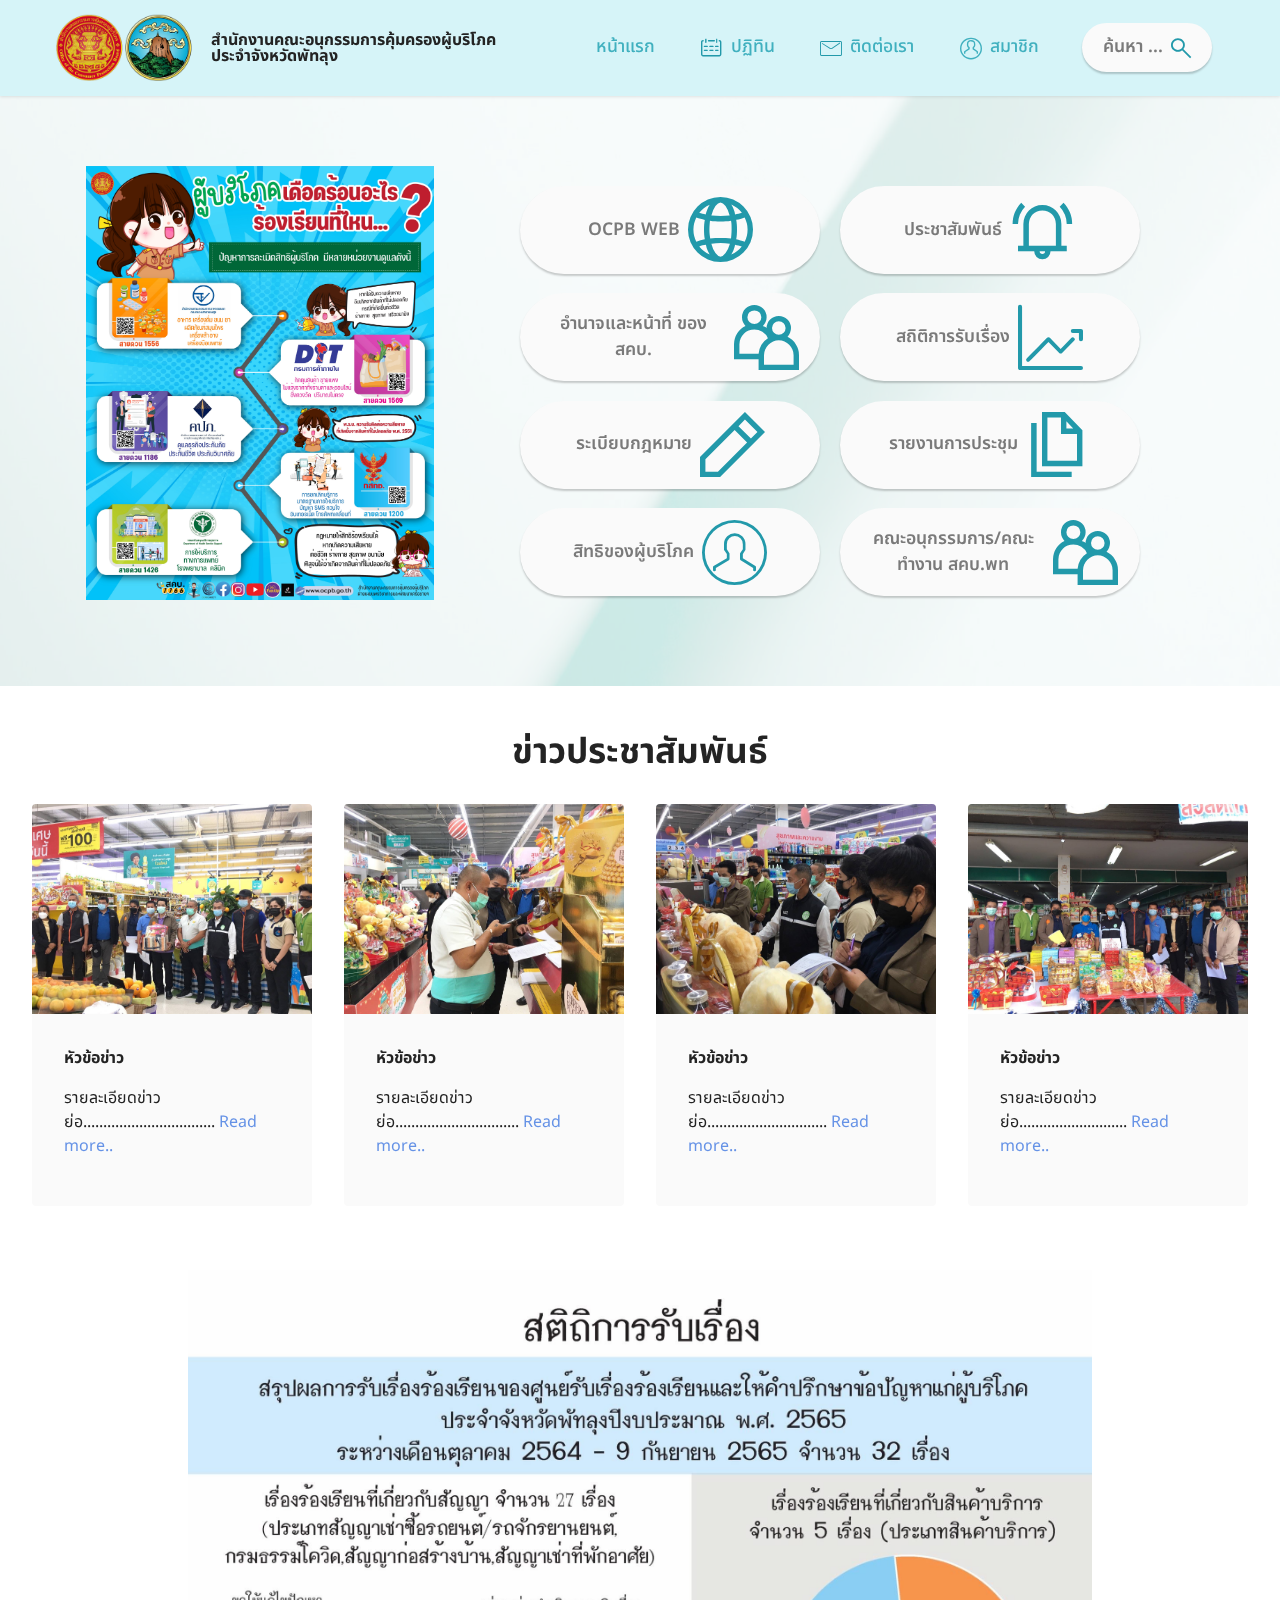
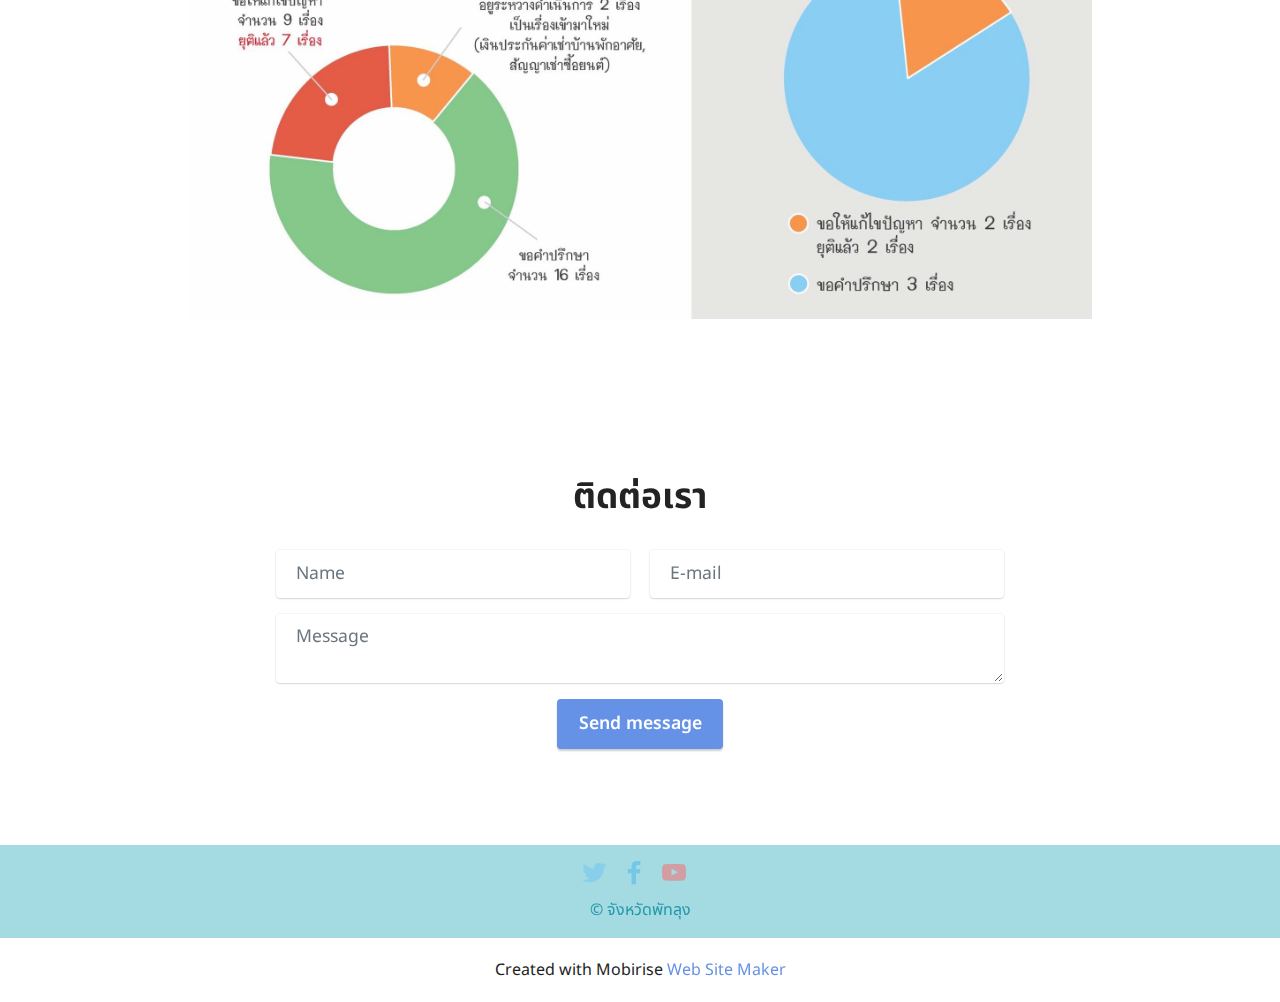
==== commit a5869a08: "1" ====
--- a/index.html
+++ b/index.html
@@ -1,261 +1,576 @@
 <!DOCTYPE html>
-<html  >
-<head>
-  <!-- Site made with Mobirise Website Builder v5.6.11, https://mobirise.com -->
-  <meta charset="UTF-8">
-  <meta http-equiv="X-UA-Compatible" content="IE=edge">
-  <meta name="generator" content="Mobirise v5.6.11, mobirise.com">
-  <meta name="twitter:card" content="summary_large_image"/>
-  <meta name="twitter:image:src" content="">
-  <meta property="og:image" content="">
-  <meta name="twitter:title" content="Home">
-  <meta name="viewport" content="width=device-width, initial-scale=1, minimum-scale=1">
-  <link rel="shortcut icon" href="assets/images/logoweb.png" type="image/x-icon">
-  <meta name="description" content="">
-  
-  
-  <title>Home</title>
-  <link rel="stylesheet" href="assets/web/assets/mobirise-icons2/mobirise2.css">
-  <link rel="stylesheet" href="assets/web/assets/mobirise-icons/mobirise-icons.css">
-  <link rel="stylesheet" href="assets/web/assets/mobirise-icons-bold/mobirise-icons-bold.css">
-  <link rel="stylesheet" href="assets/bootstrap/css/bootstrap.min.css">
-  <link rel="stylesheet" href="assets/bootstrap/css/bootstrap-grid.min.css">
-  <link rel="stylesheet" href="assets/bootstrap/css/bootstrap-reboot.min.css">
-  <link rel="stylesheet" href="assets/parallax/jarallax.css">
-  <link rel="stylesheet" href="assets/dropdown/css/style.css">
-  <link rel="stylesheet" href="assets/socicon/css/styles.css">
-  <link rel="stylesheet" href="assets/theme/css/style.css">
-  <link rel="preload" href="https://fonts.googleapis.com/css?family=Jost:100,200,300,400,500,600,700,800,900,100i,200i,300i,400i,500i,600i,700i,800i,900i&display=swap" as="style" onload="this.onload=null;this.rel='stylesheet'">
-  <noscript><link rel="stylesheet" href="https://fonts.googleapis.com/css?family=Jost:100,200,300,400,500,600,700,800,900,100i,200i,300i,400i,500i,600i,700i,800i,900i&display=swap"></noscript>
-  <link rel="preload" href="https://fonts.googleapis.com/css?family=Noto+Sans+Thai:100,200,300,400,500,600,700,800,900&display=swap" as="style" onload="this.onload=null;this.rel='stylesheet'">
-  <noscript><link rel="stylesheet" href="https://fonts.googleapis.com/css?family=Noto+Sans+Thai:100,200,300,400,500,600,700,800,900&display=swap"></noscript>
-  <link rel="preload" as="style" href="assets/mobirise/css/mbr-additional.css"><link rel="stylesheet" href="assets/mobirise/css/mbr-additional.css" type="text/css">
-  
-  
-  
-  
-</head>
-<body>
-  
-  <section data-bs-version="5.1" class="menu menu2 cid-sFCw1qGFAI" once="menu" id="menu2-23">
-    
-    <nav class="navbar navbar-dropdown navbar-expand-lg">
+<html>
+  <head>
+    <!-- Site made with Mobirise Website Builder v5.6.11, https://mobirise.com -->
+    <meta charset="UTF-8" />
+    <meta http-equiv="X-UA-Compatible" content="IE=edge" />
+    <meta name="generator" content="Mobirise v5.6.11, mobirise.com" />
+    <meta name="twitter:card" content="summary_large_image" />
+    <meta name="twitter:image:src" content="" />
+    <meta property="og:image" content="" />
+    <meta name="twitter:title" content="Home" />
+    <meta
+      name="viewport"
+      content="width=device-width, initial-scale=1,
+            minimum-scale=1"
+    />
+    <link
+      rel="shortcut icon"
+      href="assets/images/logoweb.png"
+      type="image/x-icon"
+    />
+    <meta name="description" content="" />
+
+    <title>Home</title>
+    <link
+      rel="stylesheet"
+      href="assets/web/assets/mobirise-icons2/mobirise2.css"
+    />
+    <link
+      rel="stylesheet"
+      href="assets/web/assets/mobirise-icons/mobirise-icons.css"
+    />
+    <link
+      rel="stylesheet"
+      href="assets/web/assets/mobirise-icons-bold/mobirise-icons-bold.css"
+    />
+    <link rel="stylesheet" href="assets/bootstrap/css/bootstrap.min.css" />
+    <link rel="stylesheet" href="assets/bootstrap/css/bootstrap-grid.min.css" />
+    <link
+      rel="stylesheet"
+      href="assets/bootstrap/css/bootstrap-reboot.min.css"
+    />
+    <link rel="stylesheet" href="assets/parallax/jarallax.css" />
+    <link rel="stylesheet" href="assets/dropdown/css/style.css" />
+    <link rel="stylesheet" href="assets/socicon/css/styles.css" />
+    <link rel="stylesheet" href="assets/theme/css/style.css" />
+    <link
+      rel="preload"
+      href="https://fonts.googleapis.com/css?family=Jost:100,200,300,400,500,600,700,800,900,100i,200i,300i,400i,500i,600i,700i,800i,900i&display=swap"
+      as="style"
+      onload="this.onload=null;this.rel='stylesheet'"
+    />
+    <noscript
+      ><link
+        rel="stylesheet"
+        href="https://fonts.googleapis.com/css?family=Jost:100,200,300,400,500,600,700,800,900,100i,200i,300i,400i,500i,600i,700i,800i,900i&display=swap"
+    /></noscript>
+    <link
+      rel="preload"
+      href="https://fonts.googleapis.com/css?family=Noto+Sans+Thai:100,200,300,400,500,600,700,800,900&display=swap"
+      as="style"
+      onload="this.onload=null;this.rel='stylesheet'"
+    />
+    <noscript
+      ><link
+        rel="stylesheet"
+        href="https://fonts.googleapis.com/css?family=Noto+Sans+Thai:100,200,300,400,500,600,700,800,900&display=swap"
+    /></noscript>
+    <link
+      rel="preload"
+      as="style"
+      href="assets/mobirise/css/mbr-additional.css"
+    />
+    <link
+      rel="stylesheet"
+      href="assets/mobirise/css/mbr-additional.css"
+      type="text/css"
+    />
+  </head>
+  <body>
+    <section
+      data-bs-version="5.1"
+      class="menu menu2 cid-sFCw1qGFAI"
+      once="menu"
+      id="menu2-23"
+    >
+      <nav class="navbar navbar-dropdown navbar-expand-lg">
         <div class="container-fluid">
-            <div class="navbar-brand">
-                <span class="navbar-logo">
-                    <a href="https://mobiri.se">
-                        <img src="assets/images/logoweb.png" alt="Mobirise Website Builder" style="height: 4.7rem;">
-                    </a>
-                </span>
-                <span class="navbar-caption-wrap"><a class="navbar-caption text-black display-7" href="https://mobiri.se">สำนักงานคณะอนุกรรมการคุ้มครองผู้บริโภค<br>ประจำจังหวัดพัทลุง</a></span>
-            </div>
-            <button class="navbar-toggler" type="button" data-toggle="collapse" data-bs-toggle="collapse" data-target="#navbarSupportedContent" data-bs-target="#navbarSupportedContent" aria-controls="navbarNavAltMarkup" aria-expanded="false" aria-label="Toggle navigation">
-                <div class="hamburger">
-                    <span></span>
-                    <span></span>
-                    <span></span>
-                    <span></span>
+          <div class="navbar-brand">
+            <span class="navbar-logo">
+              <a href="https://mobiri.se">
+                <img
+                  src="assets/images/logoweb.png"
+                  alt="Mobirise Website Builder"
+                  style="height: 4.7rem"
+                />
+              </a>
+            </span>
+            <span class="navbar-caption-wrap"
+              ><a
+                class="navbar-caption text-black display-7"
+                href="https://mobiri.se"
+                >สำนักงานคณะอนุกรรมการคุ้มครองผู้บริโภค<br />ประจำจังหวัดพัทลุง</a
+              ></span
+            >
+          </div>
+          <button
+            class="navbar-toggler"
+            type="button"
+            data-toggle="collapse"
+            data-bs-toggle="collapse"
+            data-target="#navbarSupportedContent"
+            data-bs-target="#navbarSupportedContent"
+            aria-controls="navbarNavAltMarkup"
+            aria-expanded="false"
+            aria-label="Toggle navigation"
+          >
+            <div class="hamburger">
+              <span></span>
+              <span></span>
+              <span></span>
+              <span></span>
+            </div>
+          </button>
+          <div class="collapse navbar-collapse" id="navbarSupportedContent">
+            <ul class="navbar-nav nav-dropdown" data-app-modern-menu="true">
+              <li class="nav-item">
+                <a
+                  class="nav-link link text-success text-primary display-4"
+                  href="index.html"
+                  ><span
+              
+                    style="color: rgb(34, 153, 170)"
+                  ></span
+                  >หน้าแรก</a
+                >
+              </li>
+              <li class="nav-item">
+                <a class="nav-link link text-success display-4" href="#top"
+                  ><span
+                    class="mbrib-calendar mbr-iconfont mbr-iconfont-btn"
+                    style="color: rgb(34, 153, 170)"
+                  ></span
+                  >ปฏิทิน</a
+                >
+              </li>
+              <li class="nav-item">
+                <a
+                  class="nav-link link text-success text-primary display-4"
+                  href="page2.html"
+                  ><span
+                    class="mbri-letter mbr-iconfont mbr-iconfont-btn"
+                    style="color: rgb(34, 153, 170)"
+                  ></span
+                  >ติดต่อเรา</a
+                >
+              </li>
+              <li class="nav-item">
+                <a
+                  class="nav-link link text-success text-primary display-4"
+                  href="page1.html"
+                  ><span class="mbrib-user mbr-iconfont mbr-iconfont-btn"></span
+                  >สมาชิก</a
+                >
+              </li>
+            </ul>
+            <div class="navbar-buttons mbr-section-btn">
+              <a class="btn btn-white display-4" href="https://mobiri.se"
+                ><span
+                  class="mobi-mbri mobi-mbri-search mbr-iconfont mbr-iconfont-btn"
+                  style="font-size: 20px; color: rgb(34, 153, 170)"
+                ></span
+                >ค้นหา ...</a
+              >
+            </div>
+          </div>
+        </div>
+      </nav>
+    </section>
+
+    <section
+      data-bs-version="5.1"
+      class="header14 cid-sFzxmVl7J6 mbr-parallax-background"
+      id="header14-1f"
+    >
+      <div
+        class="mbr-overlay"
+        style="opacity: 0.8; background-color: rgb(255, 255, 255)"
+      ></div>
+
+      <div class="container">
+        <div class="row justify-content-center align-items-center">
+          <div class="col-12 col-md-4 image-wrapper">
+            <img
+              src="assets/images/article-20220824152956.jpeg"
+              alt="Mobirise Website Builder"
+            />
+          </div>
+          
+          <div class="col-12 col-md">
+            <div class="text-wrapper">
+              <center>
+              <div class="mbr-section-btn mt-3">
+                
+                <a class="btn btn-white display-4" style="width:300px;" href="https://ocpb.go.th/"
+                  ><span
+                    class="mobi-mbri mobi-mbri-globe-2 mbr-iconfont mbr-iconfont-btn  "
+                    style="font-size: 65px; color: rgb(34, 153, 170)"
+                  ></span
+                  >OCPB WEB</a
+                >
+                <a class="btn btn-white display-4"style="width:300px;" href="index.html#gallery3-19"
+                  ><span
+                    class="mobi-mbri mobi-mbri-alert mbr-iconfont mbr-iconfont-btn"
+                    style="font-size: 65px; color: rgb(34, 153, 170)"
+                  ></span
+                  >ประชาสัมพันธ์</a
+                >
+                <a class="btn btn-white display-4"style="width:300px;" href="page5.html"
+                  ><span
+                    class="mobi-mbri mobi-mbri-users mbr-iconfont mbr-iconfont-btn"
+                    style="font-size: 65px; color: rgb(34, 153, 170)"
+                  ></span
+                  >อำนาจและหน้าที่ ของ สคบ.</a
+                >
+                <a class="btn btn-white display-4"style="width:300px;" href="index.html#image3-1k"
+                  ><span
+                    class="mbrib-growing-chart mbr-iconfont mbr-iconfont-btn"
+                    style="font-size: 65px; color: rgb(34, 153, 170)"
+                  ></span
+                  >สถิติการรับเรื่อง</a
+                >
+                <a
+                  class="btn btn-white display-4" style="width:300px;"
+                  href="https://ocpb.go.th/news_view.php?nid=11970"
+                  ><span
+                    class="mobi-mbri mobi-mbri-edit-2 mbr-iconfont mbr-iconfont-btn"
+                    style="font-size: 65px; color: rgb(34, 153, 170)"
+                  ></span
+                  >ระเบียบกฎหมาย</a
+                >
+                <a class="btn btn-white display-4" style="width:300px;" href="page6.html"
+                  ><span
+                    class="mobi-mbri mobi-mbri-pages mbr-iconfont mbr-iconfont-btn"
+                    style="font-size: 65px; color: rgb(34, 153, 170)"
+                  ></span
+                  >รายงานการประชุม</a
+                >
+                <a
+                  class="btn btn-white display-4" style="width:300px;"
+                  href="page4.html"
+                  target="_blank"
+                  ><span
+                    class="mbri-user mbr-iconfont mbr-iconfont-btn"
+                    style="font-size: 65px; color: rgb(34, 153, 170)"
+                  ></span
+                  >สิทธิของผู้บริโภค</a
+                >
+                <a class="btn btn-white display-4"  style="width:300px;" href="page5.html"
+                  ><span
+                    class="mobi-mbri mobi-mbri-users mbr-iconfont mbr-iconfont-btn"
+                    style="font-size: 65px; color: rgb(34, 153, 170)"
+                  ></span
+                  >คณะอนุกรรมการ/คณะทำงาน สคบ.พท</a
+                >
+              </div>
+            </center>
+            </div>
+          </div>
+        </div>
+      </div>
+    </section>
+
+    <section
+      data-bs-version="5.1"
+      class="gallery3 cid-thoSKWvT44"
+      id="gallery3-19"
+    >
+      <div class="container-fluid">
+        <div class="mbr-section-head">
+          <h4
+            class="mbr-section-title mbr-fonts-style align-center mb-0 display-2"
+          >
+            <strong>ข่าวประชาสัมพันธ์</strong>
+          </h4>
+        </div>
+        <div class="row mt-4">
+          <div class="item features-image сol-12 col-md-6 col-lg-3">
+            <div class="item-wrapper">
+              <div class="item-img">
+                <a href="page7.html"
+                  ><img
+                    src="assets/images/2.jpg"
+                    alt="Mobirise
+                                        Website Builder"
+                /></a>
+              </div>
+              <div class="item-content">
+                <h5 class="item-title mbr-fonts-style display-7">
+                  <strong>หัวข้อข่าว</strong>
+                </h5>
+
+                <p class="mbr-text mbr-fonts-style mt-3 display-7">
+                  รายละเอียดข่าวย่อ.................................
+                  <a href="#" class="text-primary">Read more..</a>
+                </p>
+              </div>
+            </div>
+          </div>
+          <div class="item features-image сol-12 col-md-6 col-lg-3">
+            <div class="item-wrapper">
+              <div class="item-img">
+                <img
+                  src="assets/images/s-27336711.jpg"
+                  alt="Mobirise Website Builder"
+                />
+              </div>
+              <div class="item-content">
+                <h5 class="item-title mbr-fonts-style display-7">
+                  <strong>หัวข้อข่าว</strong>
+                </h5>
+
+                <p class="mbr-text mbr-fonts-style mt-3 display-7">
+                  รายละเอียดข่าวย่อ...............................
+                  <a href="#" class="text-primary">Read more..</a>
+                </p>
+              </div>
+            </div>
+          </div>
+          <div class="item features-image сol-12 col-md-6 col-lg-3">
+            <div class="item-wrapper">
+              <div class="item-img">
+                <img
+                  src="assets/images/3.jpg"
+                  alt="Mobirise
+                                    Website Builder"
+                />
+              </div>
+              <div class="item-content">
+                <h5 class="item-title mbr-fonts-style display-7">
+                  <strong>หัวข้อข่าว</strong>
+                </h5>
+
+                <p class="mbr-text mbr-fonts-style mt-3 display-7">
+                  รายละเอียดข่าวย่อ..............................
+                  <a href="#" class="text-primary">Read more..</a>
+                </p>
+              </div>
+            </div>
+          </div>
+          <div class="item features-image сol-12 col-md-6 col-lg-3">
+            <div class="item-wrapper">
+              <div class="item-img">
+                <img
+                  src="assets/images/4.jpg"
+                  alt="Mobirise
+                                    Website Builder"
+                  title=""
+                />
+              </div>
+              <div class="item-content">
+                <h5 class="item-title mbr-fonts-style display-7">
+                  <strong>หัวข้อข่าว</strong>
+                </h5>
+                <p class="mbr-text mbr-fonts-style mt-3 display-7">
+                  รายละเอียดข่าวย่อ...........................
+                  <a href="#" class="text-primary">Read more..</a>
+                </p>
+              </div>
+            </div>
+          </div>
+        </div>
+      </div>
+    </section>
+
+    <section data-bs-version="5.1" class="image3 cid-thp0IeRJ7x" id="image3-1k">
+      <div class="container-fluid">
+        <div class="row justify-content-center">
+          <div class="col-12 col-lg-9">
+            <div class="image-wrapper">
+              <img
+                src="assets/images/306226230-781722169701882-7023949310492988922-n.jpeg"
+                alt="Mobirise Website Builder"
+              />
+            </div>
+          </div>
+        </div>
+      </div>
+    </section>
+
+    <section data-bs-version="5.1" class="form5 cid-thsMAPz11W" id="form5-2i">
+      <div class="container">
+        <div class="mbr-section-head">
+          <h3
+            class="mbr-section-title mbr-fonts-style align-center mb-0 display-2"
+          >
+            <strong>ติดต่อเรา</strong>
+          </h3>
+        </div>
+        <div class="row justify-content-center mt-4">
+          <div class="col-lg-8 mx-auto mbr-form" data-form-type="formoid">
+            <form
+              action="https://mobirise.eu/"
+              method="POST"
+              class="mbr-form form-with-styler"
+              data-form-title="Form Name"
+            >
+              <input
+                type="hidden"
+                name="email"
+                data-form-email="true"
+                value="OxjCyNvGlKekNXQHFXoka5ygK0tmQW2eqVzPcojejDo1dK9wXQ7KxX584yBM4kCywZRPSAP3oPkQN1E38IFLd4rIB/obJG22cLvqa5RJ4QuOdooUDHKFaxw8KyLP49cd"
+              />
+              <div class="row">
+                <div
+                  hidden="hidden"
+                  data-form-alert=""
+                  class="alert alert-success col-12"
+                >
+                  Thanks for filling out the form!
                 </div>
-            </button>
-            <div class="collapse navbar-collapse" id="navbarSupportedContent">
-                <ul class="navbar-nav nav-dropdown" data-app-modern-menu="true"><li class="nav-item"><a class="nav-link link text-success text-primary display-4" href="index.html"><span class="mbri-home mbr-iconfont mbr-iconfont-btn" style="color: rgb(34, 153, 170);"></span>หน้าแรก</a></li><li class="nav-item"><a class="nav-link link text-success display-4" href="#top"><span class="mbrib-calendar mbr-iconfont mbr-iconfont-btn" style="color: rgb(34, 153, 170);"></span>ปฏิทิน</a></li><li class="nav-item"><a class="nav-link link text-success text-primary display-4" href="page2.html"><span class="mbri-letter mbr-iconfont mbr-iconfont-btn" style="color: rgb(34, 153, 170);"></span>ติดต่อเรา</a></li><li class="nav-item"><a class="nav-link link text-success text-primary display-4" href="page1.html"><span class="mbrib-user mbr-iconfont mbr-iconfont-btn"></span>สมาชิก</a></li></ul>
-                
-                <div class="navbar-buttons mbr-section-btn"><a class="btn btn-white display-4" href="https://mobiri.se"><span class="mobi-mbri mobi-mbri-search mbr-iconfont mbr-iconfont-btn" style="font-size: 20px; color: rgb(34, 153, 170);"></span>ค้นหา ...</a></div>
-            </div>
-        </div>
-    </nav>
-</section>
-
-<section data-bs-version="5.1" class="header14 cid-sFzxmVl7J6 mbr-parallax-background" id="header14-1f">
-
-    
-
-    <div class="mbr-overlay" style="opacity: 0.8; background-color: rgb(255, 255, 255);"></div>
-
-    <div class="container">
-        <div class="row justify-content-center align-items-center">
-            <div class="col-12 col-md-4 image-wrapper">
-                <img src="assets/images/article-20220824152956.jpeg" alt="Mobirise Website Builder">
-            </div>
-            <div class="col-12 col-md">
-                <div class="text-wrapper">
-                    
-                    
-                    <div class="mbr-section-btn mt-3"><a class="btn btn-white display-4" href="https://ocpb.go.th/"><span class="mobi-mbri mobi-mbri-globe-2 mbr-iconfont mbr-iconfont-btn" style="font-size: 65px; color: rgb(34, 153, 170);"></span>OCPB WEB</a> <a class="btn btn-white display-4" href="index.html#gallery3-19"><span class="mobi-mbri mobi-mbri-alert mbr-iconfont mbr-iconfont-btn" style="font-size: 65px; color: rgb(34, 153, 170);"></span>ประชาสัมพันธ์</a> <a class="btn btn-white display-4" href="page5.html"><span class="mobi-mbri mobi-mbri-users mbr-iconfont mbr-iconfont-btn" style="font-size: 65px; color: rgb(34, 153, 170);"></span>อำนาจและหน้าที่ ของ สคบ.</a> <a class="btn btn-white display-4" href="index.html#image3-1k"><span class="mbrib-growing-chart mbr-iconfont mbr-iconfont-btn" style="font-size: 65px; color: rgb(34, 153, 170);"></span>สถิติการรับเรื่อง</a> <a class="btn btn-white display-4" href="https://ocpb.go.th/news_view.php?nid=11970"><span class="mobi-mbri mobi-mbri-edit-2 mbr-iconfont mbr-iconfont-btn" style="font-size: 65px; color: rgb(34, 153, 170);"></span>ระเบียบกฎหมาย</a> <a class="btn btn-white display-4" href="page6.html"><span class="mobi-mbri mobi-mbri-pages mbr-iconfont mbr-iconfont-btn" style="font-size: 65px; color: rgb(34, 153, 170);"></span>รายงานการประชุม</a> <a class="btn btn-white display-4" href="page4.html" target="_blank"><span class="mbri-user mbr-iconfont mbr-iconfont-btn" style="font-size: 65px; color: rgb(34, 153, 170);"></span>สิทธิของผู้บริโภค</a> <a class="btn btn-white display-4" href="page5.html"><span class="mobi-mbri mobi-mbri-users mbr-iconfont mbr-iconfont-btn" style="font-size: 65px; color: rgb(34, 153, 170);"></span>คณะอนุกรรมการ/คณะทำงาน สคบ.พท</a></div>
+                <div
+                  hidden="hidden"
+                  data-form-alert-danger=""
+                  class="alert alert-danger col-12"
+                >
+                  Oops...! some problem!
                 </div>
-            </div>
-        </div>
+              </div>
+              <div class="dragArea row">
+                <div class="col-md col-sm-12 form-group mb-3" data-for="name">
+                  <input
+                    type="text"
+                    name="name"
+                    placeholder="Name"
+                    data-form-field="name"
+                    class="form-control"
+                    value=""
+                    id="name-form5-2i"
+                  />
+                </div>
+                <div class="col-md col-sm-12 form-group mb-3" data-for="email">
+                  <input
+                    type="email"
+                    name="email"
+                    placeholder="E-mail"
+                    data-form-field="email"
+                    class="form-control"
+                    value=""
+                    id="email-form5-2i"
+                  />
+                </div>
+
+                <div class="col-12 form-group mb-3" data-for="textarea">
+                  <textarea
+                    name="textarea"
+                    placeholder="Message"
+                    data-form-field="textarea"
+                    class="form-control"
+                    id="textarea-form5-2i"
+                  ></textarea>
+                </div>
+                <div
+                  class="col-lg-12 col-md-12 col-sm-12 align-center mbr-section-btn"
+                >
+                  <button type="submit" class="btn btn-primary display-4">
+                    Send message
+                  </button>
+                </div>
+              </div>
+            </form>
+          </div>
+        </div>
+      </div>
+    </section>
+
+    <section
+      data-bs-version="5.1"
+      class="footer3 cid-sFCygHrmNf"
+      once="footers"
+      id="footer3-24"
+    >
+      <div class="container-fluid">
+        <div class="row align-center mbr-white">
+          <div class="row social-row">
+            <div class="social-list align-right pb-2">
+              <div class="soc-item">
+                <a href="https://twitter.com/mobirise" target="_blank">
+                  <span
+                    class="mbr-iconfont mbr-iconfont-social socicon-twitter socicon"
+                    style="color: rgb(110, 199, 242); fill: rgb(110, 199, 242)"
+                  ></span>
+                </a>
+              </div>
+              <div class="soc-item">
+                <a
+                  href="https://www.facebook.com/profile.php?id=100008637910555"
+                  target="_blank"
+                >
+                  <span
+                    class="mbr-iconfont mbr-iconfont-social socicon-facebook socicon"
+                    style="color: rgb(71, 181, 237); fill: rgb(71, 181, 237)"
+                  ></span>
+                </a>
+              </div>
+              <div class="soc-item">
+                <a href="https://www.youtube.com/c/mobirise" target="_blank">
+                  <span
+                    class="mbr-iconfont mbr-iconfont-social socicon-youtube socicon"
+                    style="color: rgb(255, 102, 102); fill: rgb(255, 102, 102)"
+                  ></span>
+                </a>
+              </div>
+            </div>
+          </div>
+          <div class="row row-copirayt">
+            <p
+              class="mbr-text mb-0 mbr-fonts-style mbr-white align-center display-7"
+            >
+              © จังหวัดพัทลุง
+            </p>
+          </div>
+        </div>
+      </div>
+    </section>
+    <section
+      class="display-7"
+      style="
+        padding: 0;
+        align-items: center;
+        justify-content: center;
+        flex-wrap: wrap;
+        align-content: center;
+        display: flex;
+        position: relative;
+        height: 4rem;
+      "
+    >
+      <a
+        href="https://mobiri.se/"
+        style="
+          flex: 1 1;
+          height: 4rem;
+          position: absolute;
+          width: 100%;
+          z-index: 1;
+        "
+        ><img
+          alt=""
+          style="height: 4rem"
+          src="[data-uri]"
+      /></a>
+      <p style="margin: 0; text-align: center" class="display-7">
+        Created with Mobirise &#8204;
+      </p>
+      <a style="z-index: 1" href="https://mobirise.com/website-maker.html"
+        >Web Site Maker</a
+      >
+    </section>
+    <script src="assets/bootstrap/js/bootstrap.bundle.min.js"></script>
+    <script src="assets/parallax/jarallax.js"></script>
+    <script src="assets/smoothscroll/smooth-scroll.js"></script>
+    <script src="assets/ytplayer/index.js"></script>
+    <script src="assets/dropdown/js/navbar-dropdown.js"></script>
+    <script src="assets/theme/js/script.js"></script>
+    <script src="assets/formoid/formoid.min.js"></script>
+
+    <div id="scrollToTop" class="scrollToTop mbr-arrow-up">
+      <a style="text-align: center"
+        ><i
+          class="mbr-arrow-up-icon mbr-arrow-up-icon-cm cm-icon cm-icon-smallarrow-up"
+        ></i
+      ></a>
     </div>
-</section>
-
-<section data-bs-version="5.1" class="gallery3 cid-thoSKWvT44" id="gallery3-19">
-    
-    
-    <div class="container-fluid">
-        <div class="mbr-section-head">
-            <h4 class="mbr-section-title mbr-fonts-style align-center mb-0 display-2">
-                <strong>ข่าวประชาสัมพันธ์</strong></h4>
-            
-        </div>
-        <div class="row mt-4">
-            <div class="item features-image сol-12 col-md-6 col-lg-3">
-                <div class="item-wrapper">
-                    <div class="item-img">
-                        <a href="page7.html"><img src="assets/images/2.jpg" alt="Mobirise Website Builder"></a>
-                    </div>
-                    <div class="item-content">
-                        <h5 class="item-title mbr-fonts-style display-7">
-                            <strong>หัวข้อข่าว</strong></h5>
-                        
-                        <p class="mbr-text mbr-fonts-style mt-3 display-7">
-                            รายละเอียดข่าวย่อ................................. <a href="#" class="text-primary">Read more..</a></p>
-                    </div>
-                    
-                </div>
-            </div>
-            <div class="item features-image сol-12 col-md-6 col-lg-3">
-                <div class="item-wrapper">
-                    <div class="item-img">
-                        <img src="assets/images/s-27336711.jpg" alt="Mobirise Website Builder">
-                    </div>
-                    <div class="item-content">
-                        <h5 class="item-title mbr-fonts-style display-7">
-                            <strong>หัวข้อข่าว</strong></h5>
-                        
-                        <p class="mbr-text mbr-fonts-style mt-3 display-7">
-                            รายละเอียดข่าวย่อ............................... <a href="#" class="text-primary">Read more..</a></p>
-                    </div>
-                    
-                </div>
-            </div>
-            <div class="item features-image сol-12 col-md-6 col-lg-3">
-                <div class="item-wrapper">
-                    <div class="item-img">
-                        <img src="assets/images/3.jpg" alt="Mobirise Website Builder">
-                    </div>
-                    <div class="item-content">
-                        <h5 class="item-title mbr-fonts-style display-7">
-                            <strong>หัวข้อข่าว</strong></h5>
-                        
-                        <p class="mbr-text mbr-fonts-style mt-3 display-7">
-                            รายละเอียดข่าวย่อ.............................. <a href="#" class="text-primary">Read more..</a></p>
-                    </div>
-                    
-                </div>
-            </div>
-            <div class="item features-image сol-12 col-md-6 col-lg-3">
-                <div class="item-wrapper">
-                    <div class="item-img">
-                        <img src="assets/images/4.jpg" alt="Mobirise Website Builder" title="">
-                    </div>
-                    <div class="item-content">
-                        <h5 class="item-title mbr-fonts-style display-7"><strong>หัวข้อข่าว</strong></h5>
-                        
-                        <p class="mbr-text mbr-fonts-style mt-3 display-7">
-                            รายละเอียดข่าวย่อ........................... <a href="#" class="text-primary">Read more..</a></p>
-                    </div>
-                    
-                </div>
-            </div>
-        </div>
-    </div>
-</section>
-
-<section data-bs-version="5.1" class="image3 cid-thp0IeRJ7x" id="image3-1k">
-    
-
-    
-    
-
-    <div class="container-fluid">
-        <div class="row justify-content-center">
-            <div class="col-12 col-lg-9">
-                <div class="image-wrapper">
-                    <img src="assets/images/306226230-781722169701882-7023949310492988922-n.jpeg" alt="Mobirise Website Builder">
-                    
-                </div>
-            </div>
-        </div>
-    </div>
-</section>
-
-<section data-bs-version="5.1" class="form5 cid-thsMAPz11W" id="form5-2i">
-    
-    
-    <div class="container">
-        <div class="mbr-section-head">
-            <h3 class="mbr-section-title mbr-fonts-style align-center mb-0 display-2">
-                <strong>ติดต่อเรา</strong></h3>
-            
-        </div>
-        <div class="row justify-content-center mt-4">
-            <div class="col-lg-8 mx-auto mbr-form" data-form-type="formoid">
-                <form action="https://mobirise.eu/" method="POST" class="mbr-form form-with-styler" data-form-title="Form Name"><input type="hidden" name="email" data-form-email="true" value="OxjCyNvGlKekNXQHFXoka5ygK0tmQW2eqVzPcojejDo1dK9wXQ7KxX584yBM4kCywZRPSAP3oPkQN1E38IFLd4rIB/obJG22cLvqa5RJ4QuOdooUDHKFaxw8KyLP49cd">
-                    <div class="row">
-                        <div hidden="hidden" data-form-alert="" class="alert alert-success col-12">Thanks for filling out the form!</div>
-                        <div hidden="hidden" data-form-alert-danger="" class="alert alert-danger col-12">
-                            Oops...! some problem!
-                        </div>
-                    </div>
-                    <div class="dragArea row">
-                        <div class="col-md col-sm-12 form-group mb-3" data-for="name">
-                            <input type="text" name="name" placeholder="Name" data-form-field="name" class="form-control" value="" id="name-form5-2i">
-                        </div>
-                        <div class="col-md col-sm-12 form-group mb-3" data-for="email">
-                            <input type="email" name="email" placeholder="E-mail" data-form-field="email" class="form-control" value="" id="email-form5-2i">
-                        </div>
-                        
-                        <div class="col-12 form-group mb-3" data-for="textarea">
-                            <textarea name="textarea" placeholder="Message" data-form-field="textarea" class="form-control" id="textarea-form5-2i"></textarea>
-                        </div>
-                        <div class="col-lg-12 col-md-12 col-sm-12 align-center mbr-section-btn"><button type="submit" class="btn btn-primary display-4">Send message</button></div>
-                    </div>
-                </form>
-            </div>
-        </div>
-    </div>
-</section>
-
-<section data-bs-version="5.1" class="footer3 cid-sFCygHrmNf" once="footers" id="footer3-24">
-
-    
-
-    
-
-    <div class="container-fluid">
-        <div class="row align-center mbr-white">
-            
-            <div class="row social-row">
-                <div class="social-list align-right pb-2">
-                    
-                    
-                    
-                    
-                    
-                    
-                <div class="soc-item">
-                        <a href="https://twitter.com/mobirise" target="_blank">
-                            <span class="mbr-iconfont mbr-iconfont-social socicon-twitter socicon" style="color: rgb(110, 199, 242); fill: rgb(110, 199, 242);"></span>
-                        </a>
-                    </div><div class="soc-item">
-                        <a href="https://www.facebook.com/profile.php?id=100008637910555" target="_blank">
-                            <span class="mbr-iconfont mbr-iconfont-social socicon-facebook socicon" style="color: rgb(71, 181, 237); fill: rgb(71, 181, 237);"></span>
-                        </a>
-                    </div><div class="soc-item">
-                        <a href="https://www.youtube.com/c/mobirise" target="_blank">
-                            <span class="mbr-iconfont mbr-iconfont-social socicon-youtube socicon" style="color: rgb(255, 102, 102); fill: rgb(255, 102, 102);"></span>
-                        </a>
-                    </div></div>
-            </div>
-            <div class="row row-copirayt">
-                <p class="mbr-text mb-0 mbr-fonts-style mbr-white align-center display-7">
-                    © จังหวัดพัทลุง</p>
-            </div>
-        </div>
-    </div>
-</section><section class="display-7" style="padding: 0;align-items: center;justify-content: center;flex-wrap: wrap;    align-content: center;display: flex;position: relative;height: 4rem;"><a href="https://mobiri.se/" style="flex: 1 1;height: 4rem;position: absolute;width: 100%;z-index: 1;"><img alt="" style="height: 4rem;" src="[data-uri]"></a><p style="margin: 0;text-align: center;" class="display-7">Created with Mobirise &#8204;</p><a style="z-index:1" href="https://mobirise.com/website-maker.html">Web Site Maker</a></section><script src="assets/bootstrap/js/bootstrap.bundle.min.js"></script>  <script src="assets/parallax/jarallax.js"></script>  <script src="assets/smoothscroll/smooth-scroll.js"></script>  <script src="assets/ytplayer/index.js"></script>  <script src="assets/dropdown/js/navbar-dropdown.js"></script>  <script src="assets/theme/js/script.js"></script>  <script src="assets/formoid/formoid.min.js"></script>  
-  
-  
- <div id="scrollToTop" class="scrollToTop mbr-arrow-up"><a style="text-align: center;"><i class="mbr-arrow-up-icon mbr-arrow-up-icon-cm cm-icon cm-icon-smallarrow-up"></i></a></div>
   </body>
-</html>+</html>
